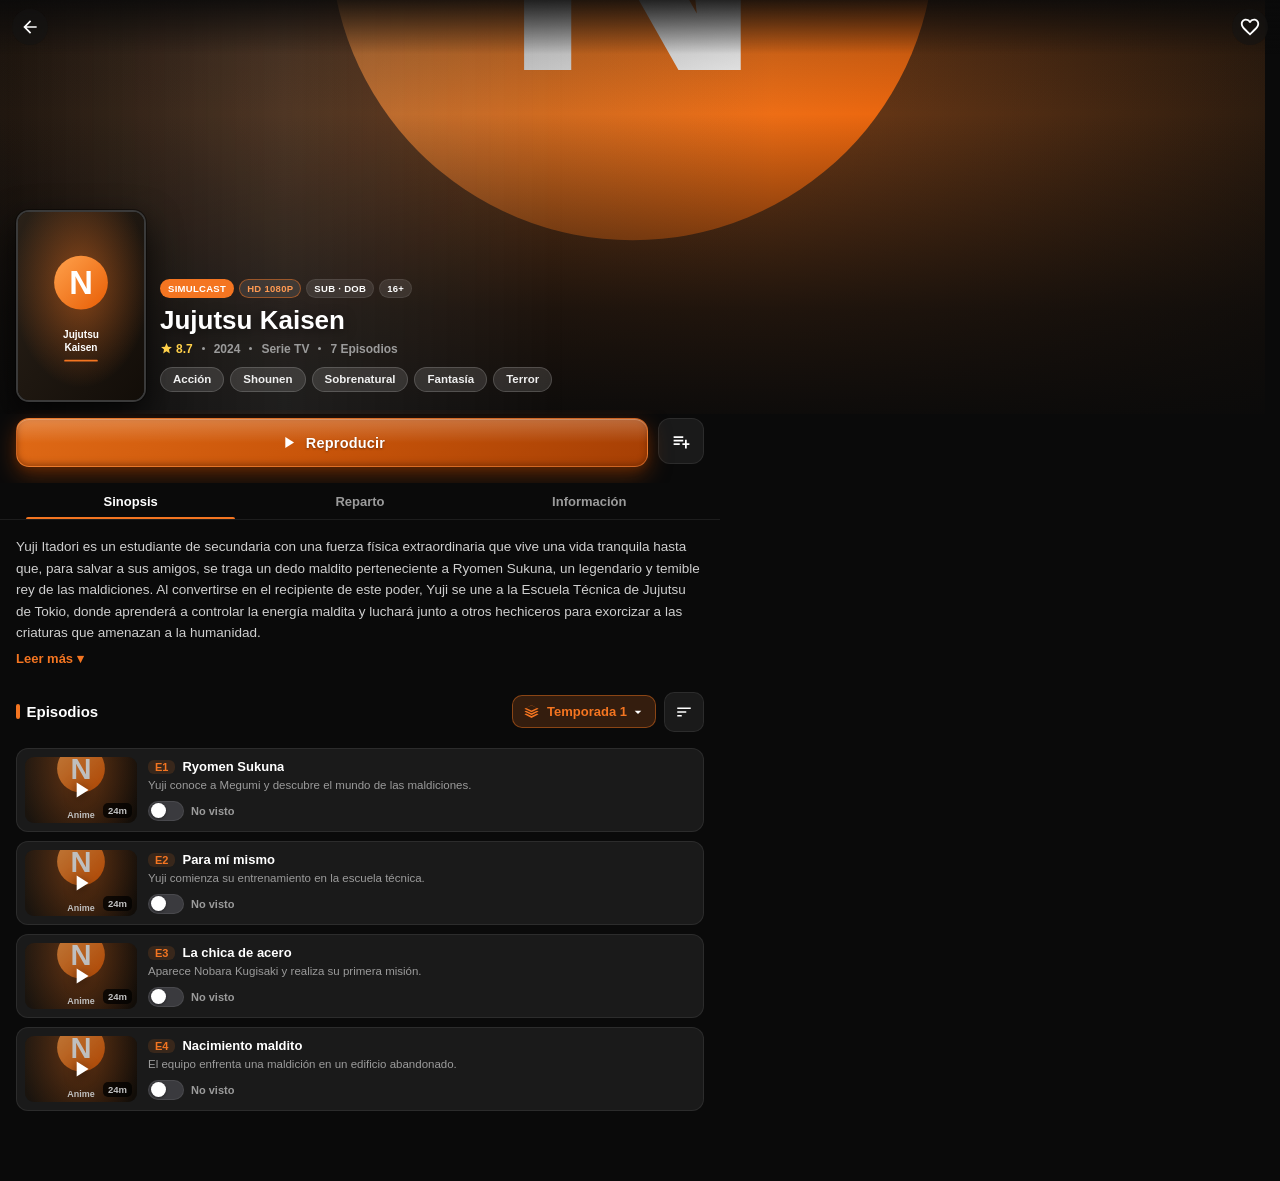
==== detalle.html @ d8d6b45f "feat: reproductor funcional real (<video> HTML5 para mp4/m3u8 + <iframe> para YouTube/Drive/Vimeo/Ok" ====
<!DOCTYPE html>
<html lang="es">
<head>
<meta charset="UTF-8" />
<meta name="viewport" content="width=device-width, initial-scale=1.0, maximum-scale=1.0, user-scalable=no, viewport-fit=cover" />
<meta name="theme-color" content="#0a0a0a" />
<title>NekoWolf — Detalle</title>
<style>
  :root{
    --accent:#f47521;
    --accent-2:#ff9a52;
    --bg:#0a0a0a;
    --bg2:#141414;
    --card:#1a1a1a;
    --text:#ffffff;
    --muted:#9b9b9b;
    --border:rgba(255,255,255,.08);
  }
  *{margin:0;padding:0;box-sizing:border-box;-webkit-tap-highlight-color:transparent;}
  html,body{height:100%;}
  /* reserva el hueco de la barra de scroll para que el contenido (y el botón
     favorito del topbar) NO se desplace al cambiar de tab */
  html{scrollbar-gutter:stable;}
  body{
    background:var(--bg);
    color:var(--text);
    font-family:-apple-system,BlinkMacSystemFont,"Segoe UI",Roboto,"Helvetica Neue",Arial,sans-serif;
    overflow-x:hidden;
    overflow-y:scroll;   /* barra siempre presente → sin saltos horizontales */
  }
  img{display:block;max-width:100%;}
  button{font-family:inherit;color:inherit;background:none;border:none;cursor:pointer;}
  svg{fill:currentColor;}
  a{color:inherit;text-decoration:none;}

  /* ====== Keyframes ====== */
  @keyframes fadeUp{from{opacity:0;transform:translateY(26px);}to{opacity:1;transform:translateY(0);}}
  @keyframes fadeIn{from{opacity:0;}to{opacity:1;}}
  @keyframes pulseGlow{
    0%,100%{box-shadow:0 0 0 0 rgba(244,117,33,.55);}
    50%{box-shadow:0 0 0 14px rgba(244,117,33,0);}
  }
  @keyframes floatPoster{0%,100%{transform:translateY(0);}50%{transform:translateY(-8px);}}
  @keyframes popIn{from{opacity:0;transform:scale(.96) translateY(8px);}to{opacity:1;transform:scale(1) translateY(0);}}
  /* deslizamiento direccional de paneles al hacer swipe entre tabs */
  @keyframes panelInRight{from{opacity:0;transform:translateX(28px);}to{opacity:1;transform:translateX(0);}}
  @keyframes panelInLeft{from{opacity:0;transform:translateX(-28px);}to{opacity:1;transform:translateX(0);}}
  /* --- Ken Burns: paneo + zoom continuo en bucle para la imagen de fondo --- */
  @keyframes kenBurns{
    0%{transform:scale(1.15) translate3d(0,0,0);}
    50%{transform:scale(1.28) translate3d(-3%,-2.5%,0);}
    100%{transform:scale(1.15) translate3d(0,0,0);}
  }
  /* --- Brillo/gradiente animado que recorre el backdrop --- */
  @keyframes sheen{
    0%{transform:translateX(-120%) rotate(8deg);}
    100%{transform:translateX(220%) rotate(8deg);}
  }
  .reveal{opacity:0;animation:fadeUp .7s cubic-bezier(.22,.61,.36,1) forwards;}
  .d1{animation-delay:.15s;}.d2{animation-delay:.28s;}.d3{animation-delay:.4s;}
  .d4{animation-delay:.52s;}.d5{animation-delay:.64s;}.d6{animation-delay:.76s;}

  @media (prefers-reduced-motion: reduce){
    /* sin movimiento, pero NADA debe quedar invisible */
    .hero-bg,.poster,.reveal,.ep-item{animation:none !important;}
    .reveal,.ep-item{opacity:1 !important;}
  }

  /* ====== Top bar ====== */
  .topbar{
    position:fixed;top:0;left:0;right:0;z-index:40;
    display:flex;align-items:center;justify-content:space-between;
    padding:calc(env(safe-area-inset-top) + 9px) 12px 9px;
    background:linear-gradient(180deg,rgba(10,10,10,.85),rgba(10,10,10,0));
    transition:background .35s ease, backdrop-filter .35s ease;
  }
  .topbar.solid{
    background:rgba(10,10,10,.92);
    backdrop-filter:blur(10px);
    border-bottom:1px solid var(--border);
  }
  .round-btn{
    width:36px;height:36px;border-radius:50%;
    display:flex;align-items:center;justify-content:center;
    background:rgba(20,20,20,.55);backdrop-filter:blur(6px);
    color:#fff;transition:transform .2s, background .2s;
  }
  .round-btn:active{transform:scale(.9);background:rgba(244,117,33,.35);}
  .round-btn svg{width:20px;height:20px;}
  .top-actions{display:flex;gap:8px;}

  /* ====== Hero ====== */
  .hero{position:relative;width:100%;min-height:46vh;overflow:hidden;}
  /* wrapper para parallax (lo movemos con JS) */
  .hero-bg-wrap{position:absolute;inset:0;overflow:hidden;will-change:transform;}
  .hero-bg{
    position:absolute;inset:-6% ;   /* overscan para que el paneo no muestre bordes */
    background-size:cover;background-position:center;
    transform-origin:center;
    animation:kenBurns 26s ease-in-out infinite;
    will-change:transform;
  }
  .hero-bg::after{
    content:"";position:absolute;inset:0;
    background:
      linear-gradient(180deg,rgba(10,10,10,.35) 0%,rgba(10,10,10,0) 30%,rgba(10,10,10,.75) 72%,var(--bg) 100%),
      linear-gradient(90deg,rgba(10,10,10,.55),rgba(10,10,10,0) 60%);
  }
  /* destello que recorre el fondo */
  .hero-sheen{
    position:absolute;top:-30%;left:0;width:45%;height:160%;z-index:1;pointer-events:none;
    background:linear-gradient(90deg,rgba(255,255,255,0) 0%,rgba(255,255,255,.08) 50%,rgba(255,255,255,0) 100%);
    filter:blur(6px);
    animation:sheen 9s ease-in-out infinite;
    animation-delay:1.5s;
  }
  /* Botón favorito en la barra superior */
  .fav-btn svg{width:22px;height:22px;transition:transform .25s;}
  .fav-btn.on{color:#ff4d5e;background:rgba(255,77,94,.18);}
  .fav-btn.on svg{animation:favPop .45s ease;}
  @keyframes favPop{0%{transform:scale(1);}35%{transform:scale(1.4);}70%{transform:scale(.9);}100%{transform:scale(1);}}

  .hero-inner{
    position:relative;z-index:2;
    display:flex;align-items:flex-end;gap:14px;
    padding:0 16px 18px;min-height:46vh;
  }
  .poster{
    flex:0 0 112px;width:112px;height:166px;border-radius:13px;overflow:hidden;
    background:var(--bg2);
    box-shadow:0 14px 34px rgba(0,0,0,.75), 0 0 0 1px rgba(0,0,0,.4);
    border:2px solid rgba(255,255,255,.16);
    margin-bottom:-6px;              /* sobresale un poco: destaca sobre el fondo */
    animation:floatPoster 6s ease-in-out infinite;
  }
  .poster img{width:100%;height:100%;object-fit:cover;object-position:center;display:block;background:var(--bg2);}
  .hero-meta{flex:1;min-width:0;padding-bottom:2px;overflow:hidden;}
  .badges{display:flex;flex-wrap:wrap;gap:5px;margin-bottom:8px;}
  .badge{
    font-size:9.5px;font-weight:700;letter-spacing:.3px;text-transform:uppercase;
    padding:3px 7px;border-radius:999px;background:rgba(255,255,255,.1);
    border:1px solid var(--border);
  }
  .badge.accent{background:var(--accent);color:#fff;border-color:transparent;}
  .badge.hd{color:var(--accent-2);border-color:rgba(244,117,33,.5);}
  h1.title{
    font-size:20px;line-height:1.15;font-weight:800;margin-bottom:6px;
    text-shadow:0 2px 12px rgba(0,0,0,.6);
  }
  .sub-meta{display:flex;align-items:center;flex-wrap:wrap;gap:6px 9px;color:var(--muted);font-size:12px;font-weight:600;}
  .sub-meta .dot{width:3px;height:3px;border-radius:50%;background:var(--muted);}
  .rating{display:inline-flex;align-items:center;gap:3px;color:#ffd04a;}
  .rating svg{width:13px;height:13px;}

  /* ====== Content ====== */
  .content{
    position:relative;z-index:3;margin-top:-4px;
    padding:4px 16px 48px;max-width:720px;
    overflow-x:hidden;   /* la animación de paneles (translateX) no debe crear scroll */
  }

  /* CTA buttons */
  .cta-row{display:flex;gap:10px;margin:4px 0 16px;}
  .btn-play{
    position:relative;overflow:hidden;
    flex:1;display:flex;align-items:center;justify-content:center;gap:8px;
    padding:14px 18px;border-radius:13px;font-size:14.5px;font-weight:800;
    letter-spacing:.2px;color:#fff;
    /* NARANJA PREMIUM OSCURO: degradado naranja quemado con profundidad */
    background:linear-gradient(135deg,#e06a16 0%,#c9550a 48%,#a63f04 100%);
    border:1px solid rgba(255,150,80,.4);
    box-shadow:
      0 8px 22px rgba(140,55,0,.6),
      0 3px 8px rgba(90,35,0,.4),
      inset 0 1px 0 rgba(255,210,170,.3),
      inset 0 -2px 6px rgba(80,28,0,.5);
    text-shadow:0 1px 2px rgba(70,24,0,.6);
    transition:transform .18s, box-shadow .25s;
  }
  /* brillo superior "glossy" premium */
  .btn-play::before{
    content:"";position:absolute;left:0;right:0;top:0;height:50%;
    background:linear-gradient(180deg,rgba(255,255,255,.22),rgba(255,255,255,0));
    pointer-events:none;
  }
  /* destello blanco que recorre el botón */
  .btn-play::after{
    content:"";position:absolute;top:0;bottom:0;left:-60%;width:38%;
    background:linear-gradient(90deg,rgba(255,255,255,0),rgba(255,255,255,.6),rgba(255,255,255,0));
    transform:skewX(-20deg);
    animation:btnShine 4.5s ease-in-out infinite;
  }
  .btn-play span,.btn-play svg{position:relative;z-index:1;}
  .btn-play svg{width:19px;height:19px;}
  .btn-play:active{transform:scale(.96);box-shadow:0 4px 12px rgba(140,55,0,.5),inset 0 1px 0 rgba(255,210,170,.25);}
  @keyframes btnShine{
    0%{left:-60%;}
    55%{left:130%;}
    100%{left:130%;}
  }
  .btn-ghost{
    width:46px;height:46px;flex:0 0 auto;border-radius:12px;
    display:flex;align-items:center;justify-content:center;
    background:var(--card);border:1px solid var(--border);
    transition:transform .18s, background .2s, color .2s;
  }
  .btn-ghost:active{transform:scale(.9);}
  .btn-ghost.on{color:var(--accent);background:rgba(244,117,33,.14);border-color:rgba(244,117,33,.4);}
  .btn-ghost svg{width:21px;height:21px;}

  /* Genre chips (slider horizontal dentro del hero) */
  .chips{
    display:flex;gap:6px;margin-top:11px;padding-bottom:2px;
    overflow-x:auto;overflow-y:hidden;-webkit-overflow-scrolling:touch;
    scroll-snap-type:x proximity;
    -webkit-mask-image:linear-gradient(90deg,#000 88%,transparent 100%);
            mask-image:linear-gradient(90deg,#000 88%,transparent 100%);
  }
  /* espacio al final del slider para que el último no quede pegado al borde */
  .chips::after{content:"";flex:0 0 4px;}
  .chips::-webkit-scrollbar{height:0;}
  .chip{
    flex:0 0 auto;scroll-snap-align:start;
    font-size:11.5px;font-weight:600;line-height:1;padding:6px 12px;border-radius:999px;white-space:nowrap;
    background:rgba(255,255,255,.12);border:1px solid rgba(255,255,255,.16);
    color:#f0f0f0;backdrop-filter:blur(4px);
    transition:transform .15s, background .2s;
  }
  .chip:active{transform:scale(.94);background:rgba(244,117,33,.3);}

  /* ====== TABS (línea inferior en la activa) ====== */
  .tabs{
    position:sticky;top:calc(env(safe-area-inset-top) + 48px);z-index:30;
    display:flex;margin:2px -16px 0;padding:0 16px;
    background:var(--bg);
    border-bottom:1px solid var(--border);
  }
  .tab{
    flex:1 1 0;position:relative;padding:11px 6px 10px;text-align:center;
    font-size:13px;font-weight:700;color:var(--muted);white-space:nowrap;
    background:none;border:none;
    transition:color .25s;
  }
  .tab::after{
    content:"";position:absolute;left:10px;right:10px;bottom:0;height:2.5px;
    border-radius:3px 3px 0 0;background:var(--accent);
    transform:scaleX(0);transform-origin:center;opacity:0;
    transition:transform .3s cubic-bezier(.22,.61,.36,1), opacity .25s;
  }
  .tab:active{color:#fff;}
  .tab.active{color:#fff;}
  .tab.active::after{transform:scaleX(1);opacity:1;}

  .tab-panel{padding-top:16px;overflow-x:hidden;animation:fadeIn .35s ease;}
  .tab-panel[hidden]{display:none;}

  /* Section */
  .section{margin-bottom:22px;}
  .tab-panel > .section:last-child{margin-bottom:0;}
  /* Separación de la sección Episodios (va tras los paneles) */
  #episodesSection{margin-top:26px;}
  .section-head{display:flex;align-items:center;justify-content:space-between;gap:10px;margin-bottom:16px;}
  .section-title{font-size:15px;font-weight:800;display:flex;align-items:center;gap:7px;margin-bottom:14px;}
  .section-head .section-title{margin-bottom:0;}
  .section-title::before{content:"";width:3.5px;height:15px;border-radius:3px;background:var(--accent);}

  .synopsis{color:#cfcfcf;font-size:13.5px;line-height:1.6;}
  .synopsis.clamp{display:-webkit-box;-webkit-line-clamp:5;-webkit-box-orient:vertical;overflow:hidden;}
  .read-more{margin-top:7px;color:var(--accent);font-weight:700;font-size:13px;}

  /* Info grid */
  .info-grid{display:grid;grid-template-columns:1fr 1fr;gap:9px;}
  .info-card{
    background:var(--card);border:1px solid var(--border);border-radius:12px;
    padding:11px 12px;transition:transform .2s, border-color .2s;
  }
  .info-card:active{transform:translateY(-2px);border-color:rgba(244,117,33,.4);}
  .info-label{font-size:10.5px;color:var(--muted);text-transform:uppercase;letter-spacing:.5px;margin-bottom:4px;}
  .info-value{font-size:13.5px;font-weight:700;}

  /* ====== Serie: controles (temporada <select> nativo + ordenar) ====== */
  .ep-controls{display:flex;align-items:center;gap:8px;flex-wrap:wrap;justify-content:flex-end;}
  #episodesSection .section-head{flex-wrap:wrap;}
  .native-season{
    position:relative;display:flex;align-items:center;
    background:var(--card);border:1px solid var(--border);border-radius:10px;
    padding-left:10px;transition:background .25s;
  }
  /* temporada activa → fondo destacado (el borde NO cambia al pulsar) */
  .native-season.active-season{
    background:rgba(244,117,33,.18);
    border-color:rgba(244,117,33,.45);
  }
  .native-season.active-season svg.lead,
  .native-season.active-season select{color:var(--accent);}
  .native-season svg.lead{width:17px;height:17px;color:#fff;pointer-events:none;}
  /* El <select> nativo: en Android/WebView abre el diálogo/lista nativo del sistema */
  .native-season select{
    appearance:none;-webkit-appearance:none;-moz-appearance:none;
    background:transparent;color:#fff;font-size:13px;font-weight:700;
    border:none;outline:none;padding:8px 28px 8px 7px;cursor:pointer;
    max-width:140px;text-overflow:ellipsis;
  }
  .native-season select option{color:#111;}
  .native-season svg.caret{
    position:absolute;right:9px;width:16px;height:16px;color:#fff;pointer-events:none;
  }
  /* Botón compacto de ordenar (solo icono); el <select> va encima
     transparente para que al tocarlo abra la ventana nativa de Android */
  .sort-pill{
    position:relative;flex:0 0 auto;display:inline-flex;align-items:center;justify-content:center;
    width:40px;height:40px;border-radius:10px;
    background:var(--card);border:1px solid var(--border);color:#fff;
    transition:transform .15s, border-color .2s;
  }
  .sort-pill:active{transform:scale(.93);}
  .sort-pill .sort-ic{width:18px;height:18px;pointer-events:none;}
  .sort-pill select{
    position:absolute;inset:0;width:100%;height:100%;
    opacity:0;border:none;background:transparent;cursor:pointer;
    appearance:none;-webkit-appearance:none;-moz-appearance:none;
  }
  .sort-pill select option{color:#111;}

  /* ====== Lista de episodios (tarjetas) ====== */
  .ep-list{display:flex;flex-direction:column;gap:9px;}
  @keyframes epIn{
    from{opacity:0;transform:translateY(14px) scale(.985);}
    to{opacity:1;transform:translateY(0) scale(1);}
  }
  .ep-item{
    display:flex;gap:11px;padding:8px;border-radius:12px;
    background:var(--card);border:1px solid var(--border);cursor:pointer;
    opacity:0;animation:epIn .42s cubic-bezier(.22,.61,.36,1) both;
    transition:transform .18s, border-color .2s, background .2s;
  }
  .ep-item:active{transform:scale(.985);border-color:rgba(244,117,33,.45);background:#1f1f22;}
  .ep-thumb{
    position:relative;flex:0 0 112px;width:112px;height:66px;border-radius:9px;overflow:hidden;
    background:var(--bg2);
  }
  .ep-thumb img{width:100%;height:100%;object-fit:cover;transition:transform .4s;}
  .ep-item:active .ep-thumb img{transform:scale(1.07);}
  .ep-thumb .play-ov{
    position:absolute;inset:0;display:flex;align-items:center;justify-content:center;
    background:rgba(0,0,0,.25);
  }
  .ep-thumb .play-ov svg{width:26px;height:26px;fill:#fff;filter:drop-shadow(0 2px 6px rgba(0,0,0,.6));}
  .ep-dur{position:absolute;right:5px;bottom:5px;background:rgba(0,0,0,.75);font-size:9.5px;font-weight:700;padding:2px 5px;border-radius:5px;}
  .ep-info{flex:1;min-width:0;display:flex;flex-direction:column;justify-content:center;}
  .ep-top{display:flex;align-items:center;gap:7px;margin-bottom:3px;}
  .ep-num{font-size:11px;font-weight:800;color:var(--accent);background:rgba(244,117,33,.14);padding:1px 7px;border-radius:6px;}
  .ep-title{font-size:13px;font-weight:700;line-height:1.25;overflow:hidden;text-overflow:ellipsis;white-space:nowrap;}
  .ep-desc{font-size:11.5px;color:var(--muted);line-height:1.35;display:-webkit-box;-webkit-line-clamp:2;-webkit-box-orient:vertical;overflow:hidden;}

  /* Fila inferior de la card: switch visto / no visto */
  .ep-watch{display:flex;align-items:center;gap:7px;margin-top:7px;}
  .ep-switch{
    position:relative;flex:0 0 auto;width:36px;height:20px;border-radius:999px;
    background:#3a3a3e;border:1px solid var(--border);transition:background .25s;
  }
  .ep-switch::after{
    content:"";position:absolute;top:1.5px;left:1.5px;width:15px;height:15px;border-radius:50%;
    background:#fff;transition:transform .25s cubic-bezier(.22,.61,.36,1);
    box-shadow:0 1px 3px rgba(0,0,0,.4);
  }
  .ep-switch.on{background:var(--accent);border-color:transparent;}
  .ep-switch.on::after{transform:translateX(16px);}
  .ep-watch-label{font-size:11px;font-weight:700;color:var(--muted);transition:color .2s;}
  .ep-watch-label.on{color:var(--accent);}

  /* Estado "visto": card atenuada + miniatura marcada */
  .ep-item.watched{opacity:.62;}
  .ep-item.watched .ep-thumb::before{
    content:"";position:absolute;inset:0;z-index:1;background:rgba(244,117,33,.18);
  }
  .ep-check{
    position:absolute;left:5px;top:5px;z-index:2;width:18px;height:18px;border-radius:50%;
    background:var(--accent);display:none;align-items:center;justify-content:center;
  }
  .ep-check svg{width:12px;height:12px;fill:#fff;}
  .ep-item.watched .ep-check{display:flex;}

  /* Cast (slider horizontal) — respeta el padding lateral, no toca el borde */
  .cast-grid{
    display:flex;gap:14px;padding:2px 2px 4px;
    overflow-x:auto;-webkit-overflow-scrolling:touch;scroll-snap-type:x proximity;
  }
  .cast-grid::after{content:"";flex:0 0 2px;}
  .cast-grid::-webkit-scrollbar{height:0;}
  .cast-card{flex:0 0 64px;scroll-snap-align:start;text-align:center;}
  .cast-img{width:64px;height:64px;border-radius:50%;overflow:hidden;border:2px solid var(--border);margin:0 auto 7px;}
  .cast-img img{width:100%;height:100%;object-fit:cover;}
  .cast-name{font-size:11px;font-weight:700;line-height:1.2;}
  .cast-role{font-size:10px;color:var(--muted);}

  /* ====== REPRODUCTOR PROFESIONAL ====== */
  .player{
    position:fixed;inset:0;z-index:100;background:#000;
    opacity:0;pointer-events:none;transition:opacity .3s;
    overflow:hidden;
  }
  .player.open{opacity:1;pointer-events:auto;}
  /* escena de video */
  .player-video{
    position:absolute;inset:0;display:flex;align-items:center;justify-content:center;
    background:radial-gradient(circle at 50% 40%, #1a1a1d, #000 70%);
  }
  .player-video video,
  .player-video iframe{
    position:absolute;inset:0;width:100%;height:100%;border:0;background:#000;
    display:none;
  }
  .player-video.mode-video video{display:block;}
  .player-video.mode-iframe iframe{display:block;}
  /* con iframe, el overlay de controles no puede capturar sus clics internos */
  .player.mode-iframe .player-ui{pointer-events:none;}
  .player.mode-iframe .player-ui .pl-top,
  .player.mode-iframe .player-ui .pl-top *{pointer-events:auto;}
  .player-video .big-play{
    width:84px;height:84px;border-radius:50%;
    display:flex;align-items:center;justify-content:center;
    background:rgba(244,117,33,.92);box-shadow:0 8px 30px rgba(0,0,0,.6);
    transition:transform .2s;
  }
  .player-video .big-play:active{transform:scale(.9);}
  .player-video .big-play svg{width:40px;height:40px;fill:#fff;}
  .player-video.playing .big-play{display:none;}
  .player-spinner{
    position:absolute;width:52px;height:52px;border-radius:50%;
    border:3px solid rgba(255,255,255,.18);border-top-color:var(--accent);
    animation:spin .8s linear infinite;display:none;
  }
  .player.buffering .player-spinner{display:block;}
  .player.buffering .big-play{display:none;}
  @keyframes spin{to{transform:rotate(360deg);}}

  /* overlay de controles (aparece/desaparece) */
  .player-ui{
    position:absolute;inset:0;z-index:2;
    display:flex;flex-direction:column;justify-content:space-between;
    background:linear-gradient(180deg,rgba(0,0,0,.6) 0%,rgba(0,0,0,0) 22%,rgba(0,0,0,0) 62%,rgba(0,0,0,.75) 100%);
    opacity:1;transition:opacity .3s;
  }
  .player.hide-ui .player-ui{opacity:0;pointer-events:none;}

  /* barra superior del reproductor */
  .pl-top{
    display:flex;align-items:center;gap:12px;
    padding:calc(env(safe-area-inset-top) + 12px) 16px 10px;
  }
  .pl-top .pl-back{width:40px;height:40px;border-radius:50%;display:flex;align-items:center;justify-content:center;background:rgba(0,0,0,.35);color:#fff;flex:0 0 auto;}
  .pl-top .pl-back svg{width:24px;height:24px;}
  .pl-titles{flex:1;min-width:0;}
  .pl-titles b{display:block;font-size:15px;font-weight:700;overflow:hidden;text-overflow:ellipsis;white-space:nowrap;}
  .pl-titles small{display:block;font-size:12px;color:#bbb;margin-top:1px;}
  .pl-top .pl-setting{width:40px;height:40px;border-radius:50%;display:flex;align-items:center;justify-content:center;background:rgba(0,0,0,.35);color:#fff;flex:0 0 auto;}
  .pl-top .pl-setting svg{width:22px;height:22px;}

  /* centro: retroceder / play / avanzar 10s */
  .pl-center{display:flex;align-items:center;justify-content:center;gap:40px;}
  .pl-c-btn{color:#fff;display:flex;flex-direction:column;align-items:center;gap:2px;position:relative;}
  .pl-c-btn svg{width:34px;height:34px;}
  .pl-c-btn.main svg{width:58px;height:58px;}
  .pl-c-btn small{position:absolute;font-size:8.5px;font-weight:800;top:12px;}
  .pl-c-btn:active{transform:scale(.9);}

  /* botón grande omitir intro */
  .skip-intro{
    position:absolute;right:16px;bottom:88px;z-index:3;
    display:none;align-items:center;gap:7px;
    padding:10px 16px;border-radius:10px;font-size:13.5px;font-weight:800;
    background:rgba(255,255,255,.92);color:#111;
    box-shadow:0 6px 20px rgba(0,0,0,.5);
    animation:skipIn .3s ease;
  }
  .skip-intro.show{display:inline-flex;}
  .skip-intro svg{width:18px;height:18px;fill:#111;}
  @keyframes skipIn{from{opacity:0;transform:translateY(10px);}to{opacity:1;transform:translateY(0);}}

  /* barra inferior: progreso + tiempos */
  .pl-bottom{padding:0 16px calc(env(safe-area-inset-bottom) + 16px);}
  .pl-time-row{display:flex;align-items:center;gap:10px;font-size:12px;font-weight:700;color:#eee;}
  .pl-seek{
    flex:1;height:5px;border-radius:999px;background:rgba(255,255,255,.25);
    position:relative;cursor:pointer;
  }
  .pl-seek-buffer{position:absolute;left:0;top:0;bottom:0;border-radius:999px;background:rgba(255,255,255,.35);width:0;}
  .pl-seek-fill{position:absolute;left:0;top:0;bottom:0;border-radius:999px;background:var(--accent);width:0;}
  .pl-seek-knob{position:absolute;top:50%;width:13px;height:13px;border-radius:50%;background:var(--accent);transform:translate(-50%,-50%);left:0;box-shadow:0 0 0 4px rgba(244,117,33,.25);}
  .pl-actions{display:flex;align-items:center;justify-content:space-between;margin-top:12px;}
  .pl-act{display:flex;align-items:center;gap:6px;color:#eee;font-size:12.5px;font-weight:700;}
  .pl-act svg{width:20px;height:20px;}
  .pl-act:active{transform:scale(.94);}
  .pl-act.next{color:var(--accent);}

  /* ====== Bottom sheet "Mi lista" ====== */
  .sheet-backdrop{
    position:fixed;inset:0;z-index:110;background:rgba(0,0,0,.6);
    display:flex;align-items:flex-end;justify-content:center;
    opacity:0;pointer-events:none;transition:opacity .3s;
  }
  .sheet-backdrop.open{opacity:1;pointer-events:auto;}
  .sheet{
    width:100%;max-width:520px;
    background:#1b1b1f;border:1px solid var(--border);border-bottom:none;
    border-radius:20px 20px 0 0;padding:10px 18px calc(env(safe-area-inset-bottom) + 20px);
    transform:translateY(100%);transition:transform .32s cubic-bezier(.22,.61,.36,1);
    box-shadow:0 -12px 40px rgba(0,0,0,.6);
  }
  .sheet-backdrop.open .sheet{transform:translateY(0);}
  .sheet-grip{width:40px;height:4px;border-radius:999px;background:#444;margin:4px auto 14px;}
  .sheet-head{display:flex;align-items:center;justify-content:space-between;gap:10px;}
  .sheet-title{font-size:16px;font-weight:800;}
  .sheet-x{width:34px;height:34px;border-radius:50%;display:flex;align-items:center;justify-content:center;background:rgba(255,255,255,.08);color:#fff;}
  .sheet-x svg{width:20px;height:20px;}
  .sheet-sub{font-size:12.5px;color:var(--muted);margin:2px 0 14px;}
  .sheet-options{display:flex;flex-direction:column;gap:8px;}
  .list-opt{
    display:flex;align-items:center;gap:13px;width:100%;text-align:left;
    padding:13px 14px;border-radius:13px;
    background:var(--card);border:1px solid var(--border);color:#fff;
    transition:transform .15s, background .2s, border-color .2s;
  }
  .list-opt:active{transform:scale(.98);}
  .list-opt .ic{
    flex:0 0 auto;width:34px;height:34px;border-radius:10px;
    display:flex;align-items:center;justify-content:center;
    background:rgba(255,255,255,.07);color:var(--accent);
  }
  .list-opt .ic svg{width:19px;height:19px;}
  .list-opt > *{pointer-events:none;}   /* los clics van al botón, no a los hijos */
  .list-opt .txt{flex:1;min-width:0;}
  .list-opt .txt b{display:block;font-size:14px;font-weight:700;}
  .list-opt .txt small{display:block;font-size:11.5px;color:var(--muted);margin-top:1px;}
  .list-opt .tick{width:20px;height:20px;flex:0 0 auto;color:var(--accent);opacity:0;transition:opacity .2s;}
  .list-opt .tick svg{width:20px;height:20px;}
  .list-opt.selected{background:rgba(244,117,33,.12);border-color:rgba(244,117,33,.5);}
  .list-opt.selected .tick{opacity:1;}
  .sheet-remove{
    display:flex;align-items:center;justify-content:center;gap:8px;width:100%;
    margin-top:14px;padding:12px;border-radius:12px;font-size:14px;font-weight:700;
    background:rgba(229,57,53,.12);border:1px solid rgba(229,57,53,.4);color:#ff6b66;
    transition:transform .15s;
  }
  .sheet-remove:active{transform:scale(.98);}
  .sheet-remove svg{width:18px;height:18px;pointer-events:none;}
  /* hidden debe ocultar de verdad (display:flex lo anula si no) */
  .sheet-remove[hidden]{display:none !important;}

  /* Botón "cambiar idioma" dentro del sheet de reproducir */
  .sheet-back{
    display:flex;align-items:center;gap:7px;margin-bottom:12px;
    padding:8px 11px;border-radius:9px;font-size:12.5px;font-weight:700;
    background:rgba(255,255,255,.06);border:1px solid var(--border);color:#ddd;
    transition:transform .15s;
  }
  .sheet-back:active{transform:scale(.97);}
  .sheet-back svg{width:16px;height:16px;pointer-events:none;}
  .sheet-back[hidden]{display:none !important;}
  /* fila con badge de tipo de servidor */
  .list-opt .srv-tag{font-size:10px;font-weight:700;color:var(--accent);background:rgba(244,117,33,.14);padding:2px 7px;border-radius:6px;flex:0 0 auto;}

  /* Toast */
  .toast{
    position:fixed;left:50%;bottom:calc(env(safe-area-inset-bottom) + 24px);
    transform:translateX(-50%) translateY(20px);
    background:#fff;color:#111;font-weight:700;font-size:14px;
    padding:12px 20px;border-radius:999px;z-index:120;
    opacity:0;transition:opacity .3s, transform .3s;box-shadow:0 8px 30px rgba(0,0,0,.4);
  }
  .toast.show{opacity:1;transform:translateX(-50%) translateY(0);}

  @media(min-width:680px){
    .poster{flex-basis:130px;width:130px;height:192px;}
    h1.title{font-size:26px;}
    .hero{min-height:46vh;}
    .hero-inner{min-height:46vh;}
  }
</style>
</head>
<body>

  <!-- ===== Top bar ===== -->
  <header class="topbar" id="topbar">
    <button class="round-btn" aria-label="Volver" onclick="history.back()">
      <svg viewBox="0 0 24 24"><path d="M20 11H7.83l5.59-5.59L12 4l-8 8 8 8 1.41-1.41L7.83 13H20z"/></svg>
    </button>
    <!-- Botón favorito (corazón) en la barra superior -->
    <button class="round-btn fav-btn" id="btnHeroFav" aria-label="Añadir a favoritos" aria-pressed="false">
      <svg id="heroFavIcon" viewBox="0 0 24 24"><path d="M12 21.35l-1.45-1.32C5.4 15.36 2 12.28 2 8.5 2 5.42 4.42 3 7.5 3c1.74 0 3.41.81 4.5 2.09C13.09 3.81 14.76 3 16.5 3 19.58 3 22 5.42 22 8.5c0 3.78-3.4 6.86-8.55 11.54L12 21.35zM12 18.5l.1-.09C16.81 14.08 20 11.19 20 8.5 20 6.5 18.5 5 16.5 5c-1.54 0-3.04.99-3.57 2.36h-1.87C10.54 5.99 9.04 5 7.5 5 5.5 5 4 6.5 4 8.5c0 2.69 3.19 5.58 7.9 9.91l.1.09z"/></svg>
    </button>
  </header>

  <!-- ===== Hero ===== -->
  <section class="hero">
    <div class="hero-bg-wrap" id="heroWrap">
      <div class="hero-bg" id="heroBg"></div>
      <div class="hero-sheen"></div>
    </div>
    <div class="hero-inner">
      <div class="poster reveal d1" id="poster"><img id="posterImg" alt="Poster" /></div>
      <div class="hero-meta">
        <div class="badges reveal d2" id="badges"></div>
        <h1 class="title reveal d3" id="animeTitle">Título</h1>
        <div class="sub-meta reveal d4" id="subMeta">
          <span class="rating">
            <svg viewBox="0 0 24 24"><path d="M12 17.27L18.18 21l-1.64-7.03L22 9.24l-7.19-.61L12 2 9.19 8.63 2 9.24l5.46 4.73L5.82 21z"/></svg>
            <span id="metaRating">0.0</span>
          </span>
          <span class="dot"></span><span id="metaYear">2024</span>
          <span class="dot"></span><span id="metaType">Tipo</span>
          <span class="dot"></span><span id="metaExtra">—</span>
        </div>
        <div class="chips reveal d5" id="genreChips"></div>
      </div>
    </div>
  </section>

  <!-- ===== Content ===== -->
  <div class="content" id="content">

    <div class="cta-row reveal d4">
      <button class="btn-play" id="btnPlay">
        <svg viewBox="0 0 24 24"><path d="M8 5v14l11-7z"/></svg>
        <span id="btnPlayLabel">Reproducir</span>
      </button>
      <button class="btn-ghost" id="btnFav" aria-label="Mi lista" title="Mi lista">
        <!-- icono de "añadir a lista" (+ con líneas) -->
        <svg id="btnFavIcon" viewBox="0 0 24 24"><path d="M14 10H3v2h11v-2zm0-4H3v2h11V6zM3 16h7v-2H3v2zm13-6v4h-3v2h3v4h2v-4h3v-2h-3v-4h-2z"/></svg>
      </button>
    </div>

    <!-- ===== TABS ===== -->
    <nav class="tabs reveal d5" id="tabs"></nav>

    <!-- ===== Panel: Sinopsis ===== -->
    <section class="tab-panel" id="panel-sinopsis">
      <div class="section">
        <p class="synopsis clamp" id="synopsis"></p>
        <div class="read-more" id="readMore">Leer más ▾</div>
      </div>
    </section>

    <!-- ===== Panel: Reparto ===== -->
    <section class="tab-panel" id="panel-reparto" hidden>
      <div class="section">
        <div class="cast-grid" id="castGrid"></div>
      </div>
    </section>

    <!-- ===== Panel: Info ===== -->
    <section class="tab-panel" id="panel-info" hidden>
      <div class="section">
        <div class="info-grid" id="infoGrid"></div>
      </div>
    </section>

    <!-- ===== Episodios (NO es tab) — va abajo de todo, solo en serie ===== -->
    <section class="section" id="episodesSection" hidden>
      <div class="section-head">
        <h2 class="section-title">Episodios</h2>
        <div class="ep-controls">
          <!-- Selector de temporada con <select> NATIVO (lista/diálogo de Android) -->
          <label class="native-season" id="seasonWrap" for="seasonSelect">
            <!-- icono de "capas/temporadas" -->
            <svg class="lead" viewBox="0 0 24 24"><path d="M12 3L2 8l10 5 10-5-10-5zm0 7.5L4.21 7 12 3.5 19.79 7 12 10.5zM2 12l10 5 10-5-2.3-1.15L12 14.5 4.3 10.85 2 12zm0 4l10 5 10-5-2.3-1.15L12 18.5 4.3 14.85 2 16z"/></svg>
            <select id="seasonSelect" aria-label="Seleccionar temporada"></select>
            <svg class="caret" viewBox="0 0 24 24"><path d="M7 10l5 5 5-5z"/></svg>
          </label>
          <!-- Ordenar: botón compacto (solo icono) que abre la ventana nativa -->
          <label class="sort-pill" for="sortSelect" title="Ordenar">
            <svg class="sort-ic" viewBox="0 0 24 24"><path d="M3 18h6v-2H3zm0-5h12v-2H3zm0-7v2h18V6z"/></svg>
            <select id="sortSelect" aria-label="Ordenar episodios">
              <option value="asc">Primero los antiguos</option>
              <option value="desc">Primero los recientes</option>
            </select>
          </label>
        </div>
      </div>

      <div class="ep-list" id="epList"></div>
    </section>

  </div>

  <!-- ===== REPRODUCTOR PROFESIONAL ===== -->
  <div class="player" id="player">
    <!-- escena de video -->
    <div class="player-video" id="playerVideo">
      <!-- video HTML5 real (.mp4/.webm/.m3u8) -->
      <video id="plVideoEl" playsinline webkit-playsinline preload="metadata"></video>
      <!-- iframe para servidores embebidos (YouTube, Drive, etc.) -->
      <iframe id="plIframeEl" allow="autoplay; encrypted-media; fullscreen" allowfullscreen referrerpolicy="no-referrer"></iframe>
      <button class="big-play" id="plBigPlay" aria-label="Reproducir">
        <svg viewBox="0 0 24 24"><path d="M8 5v14l11-7z"/></svg>
      </button>
      <div class="player-spinner"></div>
    </div>

    <!-- botón omitir intro (solo serie, durante la intro) -->
    <button class="skip-intro" id="skipIntro">
      <svg viewBox="0 0 24 24"><path d="M6 18l8.5-6L6 6v12zM16 6v12h2V6h-2z"/></svg>
      Omitir intro
    </button>

    <!-- overlay de controles -->
    <div class="player-ui" id="playerUi">
      <div class="pl-top">
        <button class="pl-back" id="playerClose" aria-label="Cerrar">
          <svg viewBox="0 0 24 24"><path d="M20 11H7.83l5.59-5.59L12 4l-8 8 8 8 1.41-1.41L7.83 13H20z"/></svg>
        </button>
        <div class="pl-titles">
          <b id="plTitle">Título</b>
          <small id="plSubtitle">—</small>
        </div>
        <button class="pl-setting" id="plSettings" aria-label="Opciones">
          <svg viewBox="0 0 24 24"><path d="M19.14 12.94a7.49 7.49 0 000-1.88l2.03-1.58a.5.5 0 00.12-.64l-1.92-3.32a.5.5 0 00-.61-.22l-2.39.96a7.3 7.3 0 00-1.62-.94l-.36-2.54a.5.5 0 00-.5-.42h-3.84a.5.5 0 00-.5.42l-.36 2.54c-.59.24-1.13.56-1.62.94l-2.39-.96a.5.5 0 00-.61.22L2.69 8.84a.5.5 0 00.12.64l2.03 1.58a7.49 7.49 0 000 1.88l-2.03 1.58a.5.5 0 00-.12.64l1.92 3.32c.14.24.42.33.68.22l2.39-.96c.49.38 1.03.7 1.62.94l.36 2.54c.05.24.26.42.5.42h3.84c.24 0 .45-.18.5-.42l.36-2.54c.59-.24 1.13-.56 1.62-.94l2.39.96c.26.11.54.02.68-.22l1.92-3.32a.5.5 0 00-.12-.64l-2.03-1.58zM12 15.5A3.5 3.5 0 1112 8.5a3.5 3.5 0 010 7z"/></svg>
        </button>
      </div>

      <div class="pl-center">
        <button class="pl-c-btn" id="plRew" aria-label="Retroceder 10s">
          <svg viewBox="0 0 24 24"><path d="M12 5V1L7 6l5 5V7a6 6 0 11-6 6H4a8 8 0 108-8z"/></svg>
          <small>10</small>
        </button>
        <button class="pl-c-btn main" id="plPlayPause" aria-label="Play/Pausa">
          <svg id="plPlayIcon" viewBox="0 0 24 24"><path d="M8 5v14l11-7z"/></svg>
        </button>
        <button class="pl-c-btn" id="plFwd" aria-label="Avanzar 10s">
          <svg viewBox="0 0 24 24"><path d="M12 5V1l5 5-5 5V7a6 6 0 106 6h2a8 8 0 11-8-8z"/></svg>
          <small>10</small>
        </button>
      </div>

      <div class="pl-bottom">
        <div class="pl-time-row">
          <span id="plCur">0:00</span>
          <div class="pl-seek" id="plSeek">
            <div class="pl-seek-buffer" id="plBuffer"></div>
            <div class="pl-seek-fill" id="plFill"></div>
            <div class="pl-seek-knob" id="plKnob"></div>
          </div>
          <span id="plDur">24:00</span>
        </div>
        <div class="pl-actions">
          <button class="pl-act" id="plLang">
            <svg viewBox="0 0 24 24"><path d="M12.87 15.07l-2.54-2.51.03-.03c1.74-1.94 2.98-4.17 3.71-6.53H17V4h-7V2H8v2H1v2h11.17C11.5 7.92 10.44 9.75 9 11.35 8.07 10.32 7.3 9.19 6.69 8h-2c.73 1.63 1.73 3.17 2.98 4.56l-5.09 5.02L4 19l5-5 3.11 3.11.76-2.04z"/></svg>
            <span id="plLangTxt">Idioma</span>
          </button>
          <button class="pl-act" id="plFull">
            <svg viewBox="0 0 24 24"><path d="M7 14H5v5h5v-2H7v-3zm-2-4h2V7h3V5H5v5zm12 7h-3v2h5v-5h-2v3zM14 5v2h3v3h2V5h-5z"/></svg>
            <span>Pantalla</span>
          </button>
          <button class="pl-act next" id="plNext">
            <span id="plNextTxt">Siguiente</span>
            <svg viewBox="0 0 24 24"><path d="M6 18l8.5-6L6 6v12zM16 6v12h2V6h-2z"/></svg>
          </button>
        </div>
      </div>
    </div>
  </div>

  <!-- ===== Modal: Mi lista (bottom sheet) ===== -->
  <div class="sheet-backdrop" id="listSheet">
    <div class="sheet" id="listSheetBox" role="dialog" aria-label="Añadir a Mi lista">
      <div class="sheet-grip"></div>
      <div class="sheet-head">
        <h3 class="sheet-title">Añadir a Mi lista</h3>
        <button class="sheet-x" id="listSheetClose" aria-label="Cerrar">
          <svg viewBox="0 0 24 24"><path d="M19 6.41L17.59 5 12 10.59 6.41 5 5 6.41 10.59 12 5 17.59 6.41 19 12 13.41 17.59 19 19 17.59 13.41 12z"/></svg>
        </button>
      </div>
      <p class="sheet-sub">Elige el estado de este anime</p>
      <div class="sheet-options" id="listOptions"></div>
      <button class="sheet-remove" id="listRemove" hidden>
        <svg viewBox="0 0 24 24"><path d="M6 19c0 1.1.9 2 2 2h8c1.1 0 2-.9 2-2V7H6v12zM19 4h-3.5l-1-1h-5l-1 1H5v2h14V4z"/></svg>
        Quitar de Mi lista
      </button>
    </div>
  </div>

  <!-- ===== Modal: Reproducir (idioma → servidores) ===== -->
  <div class="sheet-backdrop" id="playSheet">
    <div class="sheet" id="playSheetBox" role="dialog" aria-label="Opciones de reproducción">
      <div class="sheet-grip"></div>
      <div class="sheet-head">
        <h3 class="sheet-title" id="playSheetTitle">Reproducir</h3>
        <button class="sheet-x" id="playSheetClose" aria-label="Cerrar">
          <svg viewBox="0 0 24 24"><path d="M19 6.41L17.59 5 12 10.59 6.41 5 5 6.41 10.59 12 5 17.59 6.41 19 12 13.41 17.59 19 19 17.59 13.41 12z"/></svg>
        </button>
      </div>
      <!-- Paso atrás (de servidores → idiomas) -->
      <button class="sheet-back" id="playSheetBack" hidden>
        <svg viewBox="0 0 24 24"><path d="M20 11H7.83l5.59-5.59L12 4l-8 8 8 8 1.41-1.41L7.83 13H20z"/></svg>
        Cambiar idioma
      </button>
      <p class="sheet-sub" id="playSheetSub">Elige el idioma</p>
      <div class="sheet-options" id="playOptions"></div>
    </div>
  </div>

  <!-- ===== Toast ===== -->
  <div class="toast" id="toast"></div>

<script>
/* ============================================================
   DATOS — Cambia "type" a "pelicula" o "serie"
   ------------------------------------------------------------
   Tabs (ambos modos): Sinopsis · Reparto · Información
   type:"pelicula"  → solo botón Reproducir
   type:"serie"     → añade la sección "Episodios" DEBAJO de las tabs
                      (temporadas con <select> nativo + ordenar)
   ============================================================ */

/* ---- EJEMPLO SERIE (activo) ---- */
const ANIME = {
  type: "serie",                        // "serie" | "pelicula"
  title: "Jujutsu Kaisen",
  year: 2024,
  rating: 8.7,
  status: "En emisión",
  studio: "MAPPA",
  duration: "24 min/ep",
  audio: "Japonés · Latino",
  director: "Sunghoo Park",
  // "EMBED" = usa un póster/fondo dibujado dentro del HTML (siempre se ve, sin internet).
  // Para tu imagen real, cambia "EMBED" por la URL, p.ej.:
  //   poster: "https://s4.anilist.co/file/anilistcdn/media/anime/cover/large/bx113415-bbBWj4pEFseh.jpg",
  poster: "EMBED",
  backdrop: "EMBED",
  badges: ["Simulcast", "HD 1080p", "SUB · DOB", "16+"],
  genres: ["Acción", "Shounen", "Sobrenatural", "Fantasía", "Terror"],
  synopsis: "Yuji Itadori es un estudiante de secundaria con una fuerza física extraordinaria que vive una vida tranquila hasta que, para salvar a sus amigos, se traga un dedo maldito perteneciente a Ryomen Sukuna, un legendario y temible rey de las maldiciones. Al convertirse en el recipiente de este poder, Yuji se une a la Escuela Técnica de Jujutsu de Tokio, donde aprenderá a controlar la energía maldita y luchará junto a otros hechiceros para exorcizar a las criaturas que amenazan a la humanidad.",
  seasons: [
    {
      name: "Temporada 1",
      episodes: [
        { n:1, title:"Ryomen Sukuna", dur:"24m", desc:"Yuji conoce a Megumi y descubre el mundo de las maldiciones.", thumb:"https://s4.anilist.co/file/anilistcdn/media/anime/banner/113415-jQBSkxWAAk83.jpg",
          // duración en segundos e intervalo de intro (para "Omitir intro")
          duration: 1440, intro: { start: 40, end: 130 },
          // Fuentes por idioma → servidores (así se verá el flujo idioma → servidor → reproductor)
          sources: {
            "Latino":     [ {name:"Directo MP4", url:"https://commondatastorage.googleapis.com/gtv-videos-bucket/sample/BigBuckBunny.mp4"}, {name:"YouTube", url:"https://www.youtube.com/watch?v=aqz-KE-bpKQ"} ],
            "Subtitulado":[ {name:"YouTube", url:"https://www.youtube.com/watch?v=aqz-KE-bpKQ"}, {name:"Directo MP4", url:"https://commondatastorage.googleapis.com/gtv-videos-bucket/sample/ElephantsDream.mp4"} ],
            "Castellano": [ {name:"Directo MP4", url:"https://commondatastorage.googleapis.com/gtv-videos-bucket/sample/ForBiggerBlazes.mp4"} ]
          }
        },
        { n:2, title:"Para mí mismo", dur:"24m", desc:"Yuji comienza su entrenamiento en la escuela técnica.", thumb:"https://s4.anilist.co/file/anilistcdn/media/anime/banner/113415-jQBSkxWAAk83.jpg",
          duration: 1440, intro: { start: 20, end: 90 },
          sources: {
            "Latino":     [ {name:"Directo MP4", url:"https://commondatastorage.googleapis.com/gtv-videos-bucket/sample/ForBiggerEscapes.mp4"}, {name:"YouTube", url:"https://www.youtube.com/watch?v=aqz-KE-bpKQ"} ],
            "Subtitulado":[ {name:"YouTube", url:"https://www.youtube.com/watch?v=aqz-KE-bpKQ"} ]
          }
        },
        { n:3, title:"La chica de acero", dur:"24m", desc:"Aparece Nobara Kugisaki y realiza su primera misión.", thumb:"https://s4.anilist.co/file/anilistcdn/media/anime/banner/113415-jQBSkxWAAk83.jpg" },
        { n:4, title:"Nacimiento maldito", dur:"24m", desc:"El equipo enfrenta una maldición en un edificio abandonado.", thumb:"https://s4.anilist.co/file/anilistcdn/media/anime/banner/113415-jQBSkxWAAk83.jpg" }
      ]
    },
    {
      name: "Temporada 2",
      episodes: [
        { n:1, title:"El incidente de Shibuya", dur:"24m", desc:"Comienza uno de los arcos más intensos de la serie.", thumb:"https://s4.anilist.co/file/anilistcdn/media/anime/banner/113415-jQBSkxWAAk83.jpg" },
        { n:2, title:"Hidden Inventory", dur:"24m", desc:"Un vistazo al pasado de Gojo y Geto.", thumb:"https://s4.anilist.co/file/anilistcdn/media/anime/banner/113415-jQBSkxWAAk83.jpg" },
        { n:3, title:"Sello", dur:"24m", desc:"La situación se vuelve crítica en Shibuya.", thumb:"https://s4.anilist.co/file/anilistcdn/media/anime/banner/113415-jQBSkxWAAk83.jpg" }
      ]
    }
  ],
  cast: [
    { name:"Yuji Itadori", role:"J. Enoki", img:"https://i.pravatar.cc/150?img=12" },
    { name:"Megumi F.", role:"Y. Uchida", img:"https://i.pravatar.cc/150?img=33" },
    { name:"Nobara K.", role:"A. Seto", img:"https://i.pravatar.cc/150?img=47" },
    { name:"Satoru Gojo", role:"Y. Nakamura", img:"https://i.pravatar.cc/150?img=15" },
    { name:"Sukuna", role:"J. Suwabe", img:"https://i.pravatar.cc/150?img=8" }
  ]
};

/* ---- EJEMPLO PELÍCULA (copia esto sobre ANIME para probar el modo película) ----
const ANIME = {
  type: "pelicula",
  title: "Jujutsu Kaisen 0",
  year: 2021,
  rating: 7.9,
  status: "Estreno",
  studio: "MAPPA",
  duration: "1h 45m",
  audio: "Japonés · Latino",
  director: "Sunghoo Park",
  poster: "https://image.tmdb.org/t/p/w500/fHpKWq9ayzSk8nSwqRuaAUemRKh.jpg",
  backdrop: "https://image.tmdb.org/t/p/original/vIgyYkXkg6NC2whRbYjBD7eb3Er.jpg",
  badges: ["Película", "HD 1080p", "SUB · DOB", "16+"],
  genres: ["Acción", "Sobrenatural", "Fantasía"],
  synopsis: "Yuta Okkotsu es un adolescente atormentado por Rika, su amiga de la infancia convertida en una maldición...",
  // En PELÍCULA las fuentes son GENERALES del anime (idioma → servidores)
  sources: {
    "Latino":     [ {name:"YourUpload", url:"#"}, {name:"Streamtape", url:"#"} ],
    "Subtitulado":[ {name:"YouTube", url:"#"}, {name:"Mega", url:"#"} ]
  },
  cast: [ { name:"Yuta", role:"M. Ogata", img:"https://i.pravatar.cc/150?img=5" } ]
};
---------------------------------------------------------------------------------- */

/* ============================================================
   ESTADO
   ============================================================ */
const isMovie = ANIME.type === "pelicula";
let currentSeason = 0;
let sortAsc = true;

/* Fuentes por defecto para episodios que no definan "sources" propio.
   Estructura: { Idioma: [ {name, url}, ... ] } */
const DEFAULT_SOURCES = ANIME.sources || {
  "Latino":      [ {name:"YourUpload", url:"#"}, {name:"Streamtape", url:"#"}, {name:"Mega", url:"#"} ],
  "Subtitulado": [ {name:"YouTube", url:"#"}, {name:"Okru", url:"#"}, {name:"Mega", url:"#"} ]
};

const $ = (id) => document.getElementById(id);

/* Póster/placeholder SVG embebido (data URI) — NO depende de internet,
   así SIEMPRE se ve un póster aunque no cargue la imagen remota.
   Genera una portada tipo anime con degradado naranja + título. */
function makePlaceholder(label){
  const raw = (label || "Anime").replace(/[<>&]/g,"").trim();
  // Partir el título en 2 líneas si es largo
  const words = raw.split(/\s+/);
  let l1 = "", l2 = "";
  for (const w of words){ if ((l1+" "+w).trim().length <= 12) l1 = (l1+" "+w).trim(); else l2 = (l2+" "+w).trim(); }
  l2 = l2.slice(0,14);
  const svg =
  `<svg xmlns='http://www.w3.org/2000/svg' width='300' height='450'>
     <defs>
       <linearGradient id='bg' x1='0' y1='0' x2='1' y2='1'>
         <stop offset='0' stop-color='#2a2118'/><stop offset='1' stop-color='#120d08'/>
       </linearGradient>
       <linearGradient id='o' x1='0' y1='0' x2='1' y2='1'>
         <stop offset='0' stop-color='#ffa24d'/><stop offset='1' stop-color='#e85d04'/>
       </linearGradient>
       <radialGradient id='glow' cx='50%' cy='38%' r='55%'>
         <stop offset='0' stop-color='#f47521' stop-opacity='.5'/><stop offset='1' stop-color='#f47521' stop-opacity='0'/>
       </radialGradient>
     </defs>
     <rect width='300' height='450' fill='url(#bg)'/>
     <rect width='300' height='450' fill='url(#glow)'/>
     <circle cx='150' cy='168' r='64' fill='url(#o)'/>
     <text x='150' y='196' font-size='78' text-anchor='middle' fill='#fff' font-family='Arial' font-weight='bold'>N</text>
     <text x='150' y='300' font-size='24' text-anchor='middle' fill='#fff' font-family='Arial' font-weight='bold'>${l1}</text>
     <text x='150' y='330' font-size='24' text-anchor='middle' fill='#fff' font-family='Arial' font-weight='bold'>${l2}</text>
     <rect x='110' y='352' width='80' height='4' rx='2' fill='#f47521'/>
   </svg>`;
  // base64 evita problemas de escape con '#' en los url(#id) de los gradientes
  return "data:image/svg+xml;base64," + btoa(unescape(encodeURIComponent(svg)));
}
const PLACEHOLDER = makePlaceholder("");

/* ============================================================
   RENDER BASE
   ============================================================ */
(function renderBase(){
  document.title = "NekoWolf — " + ANIME.title;

  // Póster: usa SVG embebido si no hay URL o si se indica "EMBED";
  // si hay URL pero falla al cargar, cae al embebido (con el título).
  const posterImg = $("posterImg");
  const posterFallback = makePlaceholder(ANIME.title);
  const useEmbedPoster = !ANIME.poster || ANIME.poster === "EMBED";
  posterImg.onerror = () => { posterImg.onerror = null; posterImg.src = posterFallback; };
  posterImg.src = useEmbedPoster ? posterFallback : ANIME.poster;

  // Backdrop: igual lógica; si falla, usa el póster embebido
  const useEmbedBackdrop = !ANIME.backdrop || ANIME.backdrop === "EMBED";
  if (useEmbedBackdrop){
    $("heroBg").style.backgroundImage = `url('${posterFallback}')`;
  }
  if (!useEmbedBackdrop){
    const bd = new Image();
    bd.onload  = () => { $("heroBg").style.backgroundImage = `url('${ANIME.backdrop}')`; };
    bd.onerror = () => { $("heroBg").style.backgroundImage = `url('${posterFallback}')`; };
    bd.src = ANIME.backdrop;
  }
  $("animeTitle").textContent = ANIME.title;
  $("metaRating").textContent = ANIME.rating;
  $("metaYear").textContent = ANIME.year;
  $("metaType").textContent = isMovie ? "Película" : "Serie TV";
  $("synopsis").textContent = ANIME.synopsis;
  $("metaExtra").textContent = isMovie ? ANIME.duration : (totalEpisodes() + " Episodios");

  $("badges").innerHTML = (ANIME.badges || []).map((b,i) => {
    const cls = i === 0 ? "badge accent" : (/HD|1080|720|4K/i.test(b) ? "badge hd" : "badge");
    return `<span class="${cls}">${b}</span>`;
  }).join("");

  $("genreChips").innerHTML =
    (ANIME.genres || []).map(g => `<span class="chip">${g}</span>`).join("");

  $("btnPlayLabel").textContent = isMovie ? "Reproducir película" : "Reproducir E1";

  $("castGrid").innerHTML = (ANIME.cast || []).map(p => `
    <div class="cast-card">
      <div class="cast-img"><img src="${p.img}" alt="${p.name}" onerror="this.onerror=null;this.src='${PLACEHOLDER}';" /></div>
      <div class="cast-name">${p.name}</div>
      <div class="cast-role">${p.role}</div>
    </div>`).join("");

  const info = [
    ["Estado", ANIME.status],
    ["Estudio", ANIME.studio],
    ["Duración", ANIME.duration],
    ["Audio", ANIME.audio],
    ["Director", ANIME.director],
    ["Año", ANIME.year]
  ].filter(([,v]) => v != null && v !== "");
  $("infoGrid").innerHTML = info.map(([l,v]) => `
    <div class="info-card"><div class="info-label">${l}</div><div class="info-value">${v}</div></div>`).join("");
})();

function totalEpisodes(){
  return (ANIME.seasons || []).reduce((s, t) => s + (t.episodes?.length || 0), 0);
}

/* ============================================================
   TABS
   ============================================================ */
(function buildTabs(){
  // Episodios ya NO es tab (va como sección aparte, debajo de todo)
  const tabsDef = [["sinopsis","Sinopsis"],["reparto","Reparto"],["info","Información"]];
  const ids = tabsDef.map(t => t[0]);
  let idx = 0;

  $("tabs").innerHTML = tabsDef
    .map((t,i) => `<button class="tab ${i===0?'active':''}" data-tab="${t[0]}">${t[1]}</button>`)
    .join("");

  function show(i, dir){
    if (i < 0 || i >= ids.length) return;
    idx = i;
    ids.forEach((p,j) => {
      const el = $("panel-"+p);
      if(!el) return;
      el.hidden = (j !== i);
      if (j === i && dir){
        // animación direccional al deslizar
        el.style.animation = "none";
        void el.offsetWidth; // reflow
        el.style.animation = (dir > 0 ? "panelInRight" : "panelInLeft") + " .28s ease";
      }
    });
    $("tabs").querySelectorAll(".tab").forEach((b,j) =>
      b.classList.toggle("active", j === i));
  }

  $("tabs").querySelectorAll(".tab").forEach((b,i) =>
    b.addEventListener("click", () => show(i, i > idx ? 1 : (i < idx ? -1 : 0))));

  /* ===== Gestos (swipe) para cambiar de tab ===== */
  // Zona sensible: paneles de tabs, PERO no sobre sliders horizontales
  // (reparto, géneros…) para no robarles su propio scroll.
  let sx = 0, sy = 0, tracking = false;
  function inTabArea(target){
    if (!target || !target.closest) return false;
    if (!target.closest(".tab-panel")) return false;
    // si el gesto empieza sobre un carrusel horizontal, lo dejamos a él
    if (target.closest(".cast-grid, .chips, .ep-scroll")) return false;
    return true;
  }
  function onStart(x, y, target){
    if (!inTabArea(target)) { tracking = false; return; }
    sx = x; sy = y; tracking = true;
  }
  function onEnd(x, y){
    if (!tracking) return;
    tracking = false;
    const dx = x - sx, dy = y - sy;
    if (Math.abs(dx) > 55 && Math.abs(dx) > Math.abs(dy) * 1.6){
      if (dx < 0) show(Math.min(idx + 1, ids.length - 1), 1);   // izquierda → siguiente
      else        show(Math.max(idx - 1, 0), -1);               // derecha → anterior
    }
  }
  document.addEventListener("touchstart", e => onStart(e.touches[0].clientX, e.touches[0].clientY, e.target), {passive:true});
  document.addEventListener("touchend",   e => onEnd(e.changedTouches[0].clientX, e.changedTouches[0].clientY), {passive:true});
  // soporte ratón (para probar en escritorio)
  document.addEventListener("mousedown", e => onStart(e.clientX, e.clientY, e.target));
  document.addEventListener("mouseup",   e => onEnd(e.clientX, e.clientY));

  show(0);
})();

/* ============================================================
   Estado "visto" de episodios (persistente en localStorage)
   clave: "T{temporada}E{episodio}"
   ============================================================ */
const WATCH_KEY = "nekowolf_watched_" + (ANIME.title || "anime");
let watched = {};
try { watched = JSON.parse(localStorage.getItem(WATCH_KEY) || "{}"); } catch(e){ watched = {}; }
function epKey(s, n){ return "T" + s + "E" + n; }
function isWatched(s, n){ return !!watched[epKey(s, n)]; }
function setWatched(s, n, val){
  const k = epKey(s, n);
  if (val) watched[k] = 1; else delete watched[k];
  try { localStorage.setItem(WATCH_KEY, JSON.stringify(watched)); } catch(e){}
}

/* ============================================================
   FLUJO DE REPRODUCCIÓN (genérico) — idioma → servidor → reproductor
   Reutilizable por SERIE (por episodio) y PELÍCULA (fuentes generales).
   ============================================================ */
const playSheet   = $("playSheet");
const playOptions = $("playOptions");
const playSub     = $("playSheetSub");
const playTitle   = $("playSheetTitle");
const playBack    = $("playSheetBack");

function closePlaySheet(){ playSheet.classList.remove("open"); lockScroll(false); }

/* Abre el flujo. 
   sources = { Idioma: [ {name,url}, ... ] }
   title   = texto del encabezado
   onPick(lang, srv) = callback al elegir servidor */
function openPlayFlow(sources, title, onPick){
  const langs = Object.keys(sources || {});
  playTitle.textContent = title;

  function showLanguages(){
    playBack.hidden = true;
    playSub.textContent = "Elige el idioma";
    playOptions.innerHTML = langs.map(lang => `
      <button class="list-opt" data-lang="${lang}">
        <span class="ic"><svg viewBox="0 0 24 24"><path d="M12.87 15.07l-2.54-2.51.03-.03c1.74-1.94 2.98-4.17 3.71-6.53H17V4h-7V2H8v2H1v2h11.17C11.5 7.92 10.44 9.75 9 11.35 8.07 10.32 7.3 9.19 6.69 8h-2c.73 1.63 1.73 3.17 2.98 4.56l-5.09 5.02L4 19l5-5 3.11 3.11.76-2.04zM18.5 10h-2L12 22h2l1.12-3h4.75L21 22h2l-4.5-12zm-2.62 7l1.62-4.33L19.12 17h-3.24z"/></svg></span>
        <span class="txt"><b>${lang}</b><small>${sources[lang].length} servidor(es)</small></span>
        <span class="tick"><svg viewBox="0 0 24 24"><path d="M10 17l5-5-5-5v10z"/></svg></span>
      </button>`).join("");
    playOptions.querySelectorAll(".list-opt").forEach(b =>
      b.addEventListener("click", () => showServers(b.dataset.lang)));
  }
  function showServers(lang){
    playBack.hidden = false;
    playSub.textContent = `Servidores · ${lang}`;
    const servers = sources[lang] || [];
    playOptions.innerHTML = servers.map((srv,i) => `
      <button class="list-opt" data-srv="${i}">
        <span class="ic"><svg viewBox="0 0 24 24"><path d="M4 1h16a1 1 0 011 1v6a1 1 0 01-1 1H4a1 1 0 01-1-1V2a1 1 0 011-1zm0 13h16a1 1 0 011 1v6a1 1 0 01-1 1H4a1 1 0 01-1-1v-6a1 1 0 011-1zM7 5h2v2H7V5zm0 13h2v2H7v-2z"/></svg></span>
        <span class="txt"><b>${srv.name}</b><small>Servidor ${i+1}</small></span>
        <span class="srv-tag">HD</span>
      </button>`).join("");
    playBack.onclick = showLanguages;
    playOptions.querySelectorAll(".list-opt").forEach(b =>
      b.addEventListener("click", () => onPick(lang, servers[+b.dataset.srv])));
  }

  showLanguages();
  playSheet.classList.add("open");
  lockScroll(true);
}
$("playSheetClose").addEventListener("click", closePlaySheet);
playSheet.addEventListener("click", (e) => { if (e.target === playSheet) closePlaySheet(); });
$("playSheetBox").addEventListener("click", (e) => e.stopPropagation());

/* ===== PELÍCULA: fuentes generales del anime ===== */
function openMovieFlow(){
  const sources = ANIME.sources || DEFAULT_SOURCES;
  openPlayFlow(sources, ANIME.title, (lang, srv) => {
    closePlaySheet();
    openPlayer({
      title: ANIME.title,
      subtitle: `Película · ${lang} · ${srv.name}`,
      url: srv.url,
      duration: 6300,          // fallback si el medio no reporta duración
      intro: null,             // películas no tienen "omitir intro"
      lang,
      hasNext: false,
      onNext: null
    });
  });
}

/* ============================================================
   MODO SERIE — temporadas (select nativo), ordenar, episodios
   ============================================================ */
if (!isMovie && ANIME.seasons && ANIME.seasons.length){
  $("episodesSection").hidden = false;   // mostrar la sección (abajo de todo)
  const seasonSelect = $("seasonSelect");
  const sortSelect   = $("sortSelect");
  const epList       = $("epList");

  /* ===== Continuar viendo (persistente) — vive en el botón Reproducir ===== */
  const RESUME_KEY = "nekowolf_resume_" + (ANIME.title || "anime");
  let resume = null;  // { s, n }
  try { resume = JSON.parse(localStorage.getItem(RESUME_KEY) || "null"); } catch(e){ resume = null; }
  function saveResume(s, n){
    resume = { s, n };
    try { localStorage.setItem(RESUME_KEY, JSON.stringify(resume)); } catch(e){}
    updatePlayButton();
  }
  function epByNum(s, n){ return (ANIME.seasons[s]?.episodes || []).find(e => e.n === n); }
  // Estilo Netflix: el botón muestra "Reanudar T·E" si hay progreso, si no "Reproducir"
  function updatePlayButton(){
    if (resume && epByNum(resume.s, resume.n)){
      const sNum = resume.s + 1;
      $("btnPlayLabel").textContent = `Reanudar T${sNum}:E${resume.n}`;
    } else {
      $("btnPlayLabel").textContent = "Reproducir";
    }
  }
  updatePlayButton();

  // Poblamos el <select> nativo → solo el nombre (sin cantidad de episodios)
  seasonSelect.innerHTML = ANIME.seasons
    .map((t,i) => `<option value="${i}">${t.name}</option>`)
    .join("");
  seasonSelect.value = String(currentSeason);
  // marcar como "activa" el contenedor del selector de temporada
  $("seasonWrap").classList.add("active-season");
  seasonSelect.addEventListener("change", () => {
    currentSeason = +seasonSelect.value;
    renderEpisodes();
  });

  // Ordenar con ventana nativa (igual que temporadas)
  sortSelect.value = sortAsc ? "asc" : "desc";
  sortSelect.addEventListener("change", () => {
    sortAsc = sortSelect.value === "asc";
    renderEpisodes();
    toast(sortAsc ? "Orden: primero los antiguos" : "Orden: primero los recientes");
  });

  function renderEpisodes(){
    const eps = [...ANIME.seasons[currentSeason].episodes]
      .sort((a,b) => sortAsc ? a.n - b.n : b.n - a.n);
    epList.innerHTML = eps.map((ep,i) => {
      const seen = isWatched(currentSeason, ep.n);
      return `
      <div class="ep-item ${seen?'watched':''}" data-ep="${ep.n}" style="animation-delay:${i*45}ms">
        <div class="ep-thumb">
          <img src="${ep.thumb}" alt="EP ${ep.n}" onerror="this.onerror=null;this.src='${PLACEHOLDER}';" />
          <span class="ep-check"><svg viewBox="0 0 24 24"><path d="M9 16.17L4.83 12l-1.42 1.41L9 19 21 7l-1.41-1.41z"/></svg></span>
          <span class="ep-dur">${ep.dur}</span>
          <div class="play-ov"><svg viewBox="0 0 24 24"><path d="M8 5v14l11-7z"/></svg></div>
        </div>
        <div class="ep-info">
          <div class="ep-top">
            <span class="ep-num">E${ep.n}</span>
            <span class="ep-title">${ep.title}</span>
          </div>
          <div class="ep-desc">${ep.desc || ""}</div>
          <div class="ep-watch" data-watch>
            <span class="ep-switch ${seen?'on':''}" role="switch" aria-checked="${seen}"></span>
            <span class="ep-watch-label ${seen?'on':''}">${seen ? "Visto" : "No visto"}</span>
          </div>
        </div>
      </div>`;
    }).join("");

    epList.querySelectorAll(".ep-item").forEach(card => {
      const n = +card.dataset.ep;
      const watchRow = card.querySelector("[data-watch]");
      const sw = card.querySelector(".ep-switch");
      const lbl = card.querySelector(".ep-watch-label");

      // Toggle visto / no visto (no abre el reproductor)
      watchRow.addEventListener("click", (e) => {
        e.stopPropagation();
        const nowSeen = !isWatched(currentSeason, n);
        setWatched(currentSeason, n, nowSeen);
        sw.classList.toggle("on", nowSeen);
        sw.setAttribute("aria-checked", String(nowSeen));
        lbl.classList.toggle("on", nowSeen);
        lbl.textContent = nowSeen ? "Visto" : "No visto";
        card.classList.toggle("watched", nowSeen);
        toast(nowSeen ? `E${n} marcado como visto` : `E${n} marcado como no visto`);
      });

      // Resto de la card → flujo idioma → servidor → reproductor
      card.addEventListener("click", () => openEpisodeFlow(currentSeason, n));
    });
  }
  renderEpisodes();

  /* ============================================================
     FLUJO DE REPRODUCCIÓN por episodio (usa fuentes del episodio)
     ============================================================ */
  function openEpisodeFlow(s, n){
    const ep = epByNum(s, n);
    const sources = (ep && ep.sources) ? ep.sources : DEFAULT_SOURCES;
    openPlayFlow(sources, `${ANIME.seasons[s].name} · E${n}`, (lang, srv) => {
      setWatched(s, n, true);
      saveResume(s, n);
      renderEpisodes();
      closePlaySheet();
      // contexto completo para el reproductor profesional
      const eps = ANIME.seasons[s].episodes;
      const hasNext = eps.some(e => e.n === n + 1);
      openPlayer({
        title: ep ? ep.title : ("Episodio " + n),
        subtitle: `${ANIME.seasons[s].name} · E${n} · ${lang} · ${srv.name}`,
        url: srv.url,
        duration: (ep && ep.duration) || 1440,
        intro: (ep && ep.intro) || null,
        lang,
        hasNext,
        onNext: hasNext ? () => openEpisodeFlow(s, n + 1) : null
      });
    });
  }

  // Botón Reproducir estilo Netflix: reanuda el último episodio si hay progreso,
  // si no, empieza por el primero de la temporada.
  $("btnPlay").addEventListener("click", () => {
    if (resume && epByNum(resume.s, resume.n)){
      openEpisodeFlow(resume.s, resume.n);
    } else {
      const first = [...ANIME.seasons[currentSeason].episodes].sort((a,b)=>a.n-b.n)[0];
      openEpisodeFlow(currentSeason, first ? first.n : 1);
    }
  });
} else {
  /* ===== PELÍCULA — fuentes generales del anime (idioma → servidor) ===== */
  $("btnPlay").addEventListener("click", () => openMovieFlow());
}

/* ===== Leer más / menos ===== */
const syn = $("synopsis");
$("readMore").addEventListener("click", function(){
  const clamped = syn.classList.toggle("clamp");
  this.textContent = clamped ? "Leer más ▾" : "Leer menos ▴";
});

/* ============================================================
   MI LISTA — modal con estados del anime (persistente)
   ============================================================ */
const LIST_KEY = "nekowolf_list_" + (ANIME.title || "anime");
let myStatus = null;
try { myStatus = localStorage.getItem(LIST_KEY) || null; } catch(e){ myStatus = null; }

// Opciones de estado (puedes añadir/quitar aquí)
const LIST_OPTIONS = [
  { id:"viendo",     label:"Viendo",       sub:"Lo estás viendo ahora",  icon:"M8 5v14l11-7z" },
  { id:"completado", label:"Completado",   sub:"Ya lo terminaste",       icon:"M9 16.17L4.83 12l-1.42 1.41L9 19 21 7l-1.41-1.41z" },
  { id:"pendiente",  label:"Planeo ver",   sub:"Para ver más tarde",     icon:"M12 2a10 10 0 100 20 10 10 0 000-20zm1 11h-2V7h2z M13 15h-2v2h2z" },
  { id:"espera",     label:"En espera",    sub:"Pausado por ahora",      icon:"M6 5h4v14H6zm8 0h4v14h-4z" },
  { id:"abandonado", label:"Abandonado",   sub:"Dejaste de verlo",       icon:"M12 2a10 10 0 100 20 10 10 0 000-20zm5 13.59L15.59 17 12 13.41 8.41 17 7 15.59 10.59 12 7 8.41 8.41 7 12 10.59 15.59 7 17 8.41 13.41 12z" }
];

const btnFav     = $("btnFav");
const listSheet  = $("listSheet");
const listBox    = $("listSheetBox");
const listOptions= $("listOptions");
const listRemove = $("listRemove");

function statusLabel(id){ const o = LIST_OPTIONS.find(x=>x.id===id); return o ? o.label : null; }

function renderListOptions(){
  listOptions.innerHTML = LIST_OPTIONS.map(o => `
    <button class="list-opt ${myStatus===o.id?'selected':''}" data-id="${o.id}">
      <span class="ic"><svg viewBox="0 0 24 24"><path d="${o.icon}"/></svg></span>
      <span class="txt"><b>${o.label}</b><small>${o.sub}</small></span>
      <span class="tick"><svg viewBox="0 0 24 24"><path d="M9 16.17L4.83 12l-1.42 1.41L9 19 21 7l-1.41-1.41z"/></svg></span>
    </button>`).join("");
  listRemove.hidden = !myStatus;

  listOptions.querySelectorAll(".list-opt").forEach(btn =>
    btn.addEventListener("click", () => {
      myStatus = btn.dataset.id;
      try { localStorage.setItem(LIST_KEY, myStatus); } catch(e){}
      updateFavUI();
      renderListOptions();
      toast("Guardado en Mi lista: " + statusLabel(myStatus));
      setTimeout(closeListSheet, 250);
    }));
}

function updateFavUI(){
  btnFav.classList.toggle("on", !!myStatus);
  btnFav.title = myStatus ? ("Mi lista · " + statusLabel(myStatus)) : "Mi lista";
}

function openListSheet(){
  renderListOptions();
  listSheet.classList.add("open");
  lockScroll(true);
}
function closeListSheet(){
  listSheet.classList.remove("open");
  lockScroll(false);
}

/* Bloquea/restaura el scroll del fondo cuando hay un modal abierto */
let _scrollY = 0;
function lockScroll(lock){
  if (lock){
    _scrollY = window.scrollY;
    document.body.style.position = "fixed";
    document.body.style.top = `-${_scrollY}px`;
    document.body.style.left = "0";
    document.body.style.right = "0";
    document.body.style.width = "100%";
    document.body.style.overflow = "hidden";
  } else {
    document.body.style.position = "";
    document.body.style.top = "";
    document.body.style.left = "";
    document.body.style.right = "";
    document.body.style.width = "";
    document.body.style.overflow = "";
    window.scrollTo(0, _scrollY);
  }
}

btnFav.addEventListener("click", openListSheet);
$("listSheetClose").addEventListener("click", closeListSheet);
listSheet.addEventListener("click", (e) => { if (e.target === listSheet) closeListSheet(); });
listBox.addEventListener("click", (e) => e.stopPropagation());
listRemove.addEventListener("click", () => {
  myStatus = null;
  try { localStorage.removeItem(LIST_KEY); } catch(e){}
  updateFavUI();
  renderListOptions();
  toast("Quitado de Mi lista");
  setTimeout(closeListSheet, 200);
});
updateFavUI();

/* ============================================================
   FAVORITO (corazón sobre el fondo) — persistente
   ============================================================ */
const FAV_KEY = "nekowolf_fav_" + (ANIME.title || "anime");
const btnHeroFav = $("btnHeroFav");
const heroFavIcon = $("heroFavIcon");
// Corazón contorno (no favorito) vs relleno (favorito)
const HEART_OUTLINE = "M12 21.35l-1.45-1.32C5.4 15.36 2 12.28 2 8.5 2 5.42 4.42 3 7.5 3c1.74 0 3.41.81 4.5 2.09C13.09 3.81 14.76 3 16.5 3 19.58 3 22 5.42 22 8.5c0 3.78-3.4 6.86-8.55 11.54L12 21.35zM12 18.5l.1-.09C16.81 14.08 20 11.19 20 8.5 20 6.5 18.5 5 16.5 5c-1.54 0-3.04.99-3.57 2.36h-1.87C10.54 5.99 9.04 5 7.5 5 5.5 5 4 6.5 4 8.5c0 2.69 3.19 5.58 7.9 9.91l.1.09z";
const HEART_FILLED = "M12 21.35l-1.45-1.32C5.4 15.36 2 12.28 2 8.5 2 5.42 4.42 3 7.5 3c1.74 0 3.41.81 4.5 2.09C13.09 3.81 14.76 3 16.5 3 19.58 3 22 5.42 22 8.5c0 3.78-3.4 6.86-8.55 11.54L12 21.35z";
let isFav = false;
try { isFav = localStorage.getItem(FAV_KEY) === "1"; } catch(e){ isFav = false; }
function renderFav(){
  btnHeroFav.classList.toggle("on", isFav);
  btnHeroFav.setAttribute("aria-pressed", String(isFav));
  heroFavIcon.innerHTML = `<path d="${isFav ? HEART_FILLED : HEART_OUTLINE}"/>`;
}
renderFav();
btnHeroFav.addEventListener("click", () => {
  isFav = !isFav;
  try { isFav ? localStorage.setItem(FAV_KEY,"1") : localStorage.removeItem(FAV_KEY); } catch(e){}
  renderFav();
  toast(isFav ? "Añadido a Favoritos" : "Quitado de Favoritos");
});

/* ============================================================
   REPRODUCTOR PROFESIONAL — FUNCIONAL
   - <video> HTML5 para .mp4/.webm/.m3u8/.ogg
   - <iframe> para servidores embebibles (YouTube, Drive, Vimeo, Okru…)
   Los controles personalizados actúan sobre el <video>. Con iframe se
   delega su control interno (barra propia) y nuestros controles de tiempo
   quedan informativos.
   ============================================================ */
const player      = $("player");
const playerVideo = $("playerVideo");
const videoEl     = $("plVideoEl");
const iframeEl    = $("plIframeEl");
const plPlayIcon  = $("plPlayIcon");
const plCur       = $("plCur");
const plDur       = $("plDur");
const plFill      = $("plFill");
const plBuffer    = $("plBuffer");
const plKnob      = $("plKnob");
const plSeek      = $("plSeek");
const skipIntro   = $("skipIntro");

const ICON_PLAY  = "M8 5v14l11-7z";
const ICON_PAUSE = "M6 5h4v14H6zm8 0h4v14h-4z";

let plMode = "video";     // "video" | "iframe"
let plIntro = null, plOnNext = null, plHideTimer = null;

function fmtTime(s){
  s = Math.max(0, Math.floor(s || 0));
  const h = Math.floor(s/3600), m = Math.floor((s%3600)/60), sec = s%60;
  const mm = (h>0) ? String(m).padStart(2,"0") : m;
  return (h>0 ? h+":" : "") + mm + ":" + String(sec).padStart(2,"0");
}

/* --- Detección de tipo de fuente --- */
function isDirectVideo(url){ return /\.(mp4|webm|ogg|m3u8|mov)(\?|$)/i.test(url); }
function toEmbed(url){
  // YouTube
  let m = url.match(/(?:youtube\.com\/watch\?v=|youtu\.be\/|youtube\.com\/embed\/)([\w-]{6,})/);
  if (m) return "https://www.youtube.com/embed/" + m[1] + "?autoplay=1&rel=0&playsinline=1";
  // Google Drive
  m = url.match(/drive\.google\.com\/file\/d\/([\w-]+)/);
  if (m) return "https://drive.google.com/file/d/" + m[1] + "/preview";
  // Vimeo
  m = url.match(/vimeo\.com\/(\d+)/);
  if (m) return "https://player.vimeo.com/video/" + m[1] + "?autoplay=1";
  // OK.ru
  m = url.match(/ok\.ru\/video\/(\d+)/);
  if (m) return "https://ok.ru/videoembed/" + m[1];
  // por defecto, intentar incrustar tal cual
  return url;
}

/* --- Render de la barra de progreso (modo video) --- */
function plRender(){
  const dur = videoEl.duration || 0;
  const cur = videoEl.currentTime || 0;
  const pct = dur ? (cur/dur)*100 : 0;
  plFill.style.width = pct + "%";
  plKnob.style.left  = pct + "%";
  // buffer real
  try {
    if (videoEl.buffered.length){
      const end = videoEl.buffered.end(videoEl.buffered.length-1);
      plBuffer.style.width = (dur ? (end/dur)*100 : 0) + "%";
    }
  } catch(e){}
  plCur.textContent = fmtTime(cur);
  plDur.textContent = fmtTime(dur);
  // omitir intro
  if (plIntro && cur >= plIntro.start && cur < plIntro.end) skipIntro.classList.add("show");
  else skipIntro.classList.remove("show");
}

function setPlayIcon(playing){ plPlayIcon.setAttribute("d", playing ? ICON_PAUSE : ICON_PLAY); }

function showUi(){ player.classList.remove("hide-ui"); scheduleHideUi(); }
function scheduleHideUi(){
  clearTimeout(plHideTimer);
  plHideTimer = setTimeout(() => { if (!videoEl.paused && plMode==="video") player.classList.add("hide-ui"); }, 3200);
}

function openPlayer(data){
  if (typeof data === "string") data = { title:"Reproduciendo", subtitle:data };
  plIntro  = data.intro || null;
  plOnNext = data.onNext || null;
  $("plTitle").textContent = data.title || "Reproduciendo";
  $("plSubtitle").textContent = data.subtitle || "";
  $("plLangTxt").textContent = data.lang || "Idioma";
  $("plNext").style.display = data.hasNext ? "flex" : "none";

  const url = data.url && data.url !== "#" ? data.url : "";
  player.classList.add("open");
  player.classList.remove("hide-ui","mode-iframe");
  lockScroll(true);

  // Limpia medios previos
  videoEl.removeAttribute("src"); videoEl.load?.();
  iframeEl.src = "";

  if (url && isDirectVideo(url)){
    // ---- VIDEO HTML5 ----
    plMode = "video";
    playerVideo.classList.add("mode-video");
    playerVideo.classList.remove("mode-iframe");
    player.classList.remove("mode-iframe");
    player.classList.add("buffering");
    videoEl.src = url;
    videoEl.play().catch(()=>{ player.classList.remove("buffering"); });
  } else if (url){
    // ---- IFRAME EMBEBIDO ----
    plMode = "iframe";
    playerVideo.classList.remove("mode-video");
    playerVideo.classList.add("mode-iframe");
    player.classList.add("mode-iframe");
    player.classList.remove("buffering");
    iframeEl.src = toEmbed(url);
    plCur.textContent = "—"; plDur.textContent = "—";
    plFill.style.width = "0"; plKnob.style.left = "0";
  } else {
    // sin URL válida: demo con un mp4 de muestra
    plMode = "video";
    playerVideo.classList.add("mode-video");
    player.classList.remove("mode-iframe");
    player.classList.add("buffering");
    videoEl.src = "https://commondatastorage.googleapis.com/gtv-videos-bucket/sample/BigBuckBunny.mp4";
    videoEl.play().catch(()=>{ player.classList.remove("buffering"); });
    toast("Servidor demo (sin URL real)");
  }
}

function closePlayer(){
  try { videoEl.pause(); } catch(e){}
  videoEl.removeAttribute("src"); videoEl.load?.();
  iframeEl.src = "";
  clearTimeout(plHideTimer);
  if (document.fullscreenElement) document.exitFullscreen?.();
  player.classList.remove("open","hide-ui","buffering","mode-iframe");
  lockScroll(false);
}

/* --- Eventos del <video> real --- */
videoEl.addEventListener("loadedmetadata", () => { player.classList.remove("buffering"); plRender(); });
videoEl.addEventListener("waiting", () => player.classList.add("buffering"));
videoEl.addEventListener("playing", () => { player.classList.remove("buffering"); setPlayIcon(true); playerVideo.classList.add("playing"); scheduleHideUi(); });
videoEl.addEventListener("play",   () => { setPlayIcon(true); playerVideo.classList.add("playing"); });
videoEl.addEventListener("pause",  () => { setPlayIcon(false); playerVideo.classList.remove("playing"); showUi(); });
videoEl.addEventListener("timeupdate", plRender);
videoEl.addEventListener("ended", () => {
  setPlayIcon(false);
  if (plOnNext){ toast("Reproduciendo siguiente…"); setTimeout(plOnNext, 700); }
});
videoEl.addEventListener("error", () => {
  player.classList.remove("buffering");
  toast("No se pudo cargar este servidor");
});

/* --- Controles --- */
function togglePlay(){
  if (plMode !== "video") return;        // con iframe manda su propio control
  if (videoEl.paused) videoEl.play().catch(()=>{}); else videoEl.pause();
  showUi();
}
$("playerClose").addEventListener("click", closePlayer);
$("plPlayPause").addEventListener("click", togglePlay);
$("plBigPlay").addEventListener("click", () => { if (plMode==="video"){ videoEl.play().catch(()=>{}); } showUi(); });
$("plRew").addEventListener("click", () => { if(plMode==="video"){ videoEl.currentTime = Math.max(0, videoEl.currentTime-10); plRender(); } showUi(); });
$("plFwd").addEventListener("click", () => { if(plMode==="video"){ videoEl.currentTime = Math.min(videoEl.duration||0, videoEl.currentTime+10); plRender(); } showUi(); });
$("plNext").addEventListener("click", () => { if (plOnNext) plOnNext(); });
$("plLang").addEventListener("click", () => toast("Cambia el idioma desde el episodio"));
$("plSettings").addEventListener("click", () => {
  // ciclo de velocidad de reproducción (solo video)
  if (plMode!=="video") return;
  const speeds = [1, 1.25, 1.5, 2, 0.75];
  const i = speeds.indexOf(videoEl.playbackRate);
  videoEl.playbackRate = speeds[(i+1) % speeds.length];
  toast("Velocidad: " + videoEl.playbackRate + "x");
});
$("plFull").addEventListener("click", () => {
  if (!document.fullscreenElement){ (player.requestFullscreen||player.webkitRequestFullscreen||function(){}).call(player); }
  else { (document.exitFullscreen||document.webkitExitFullscreen||function(){}).call(document); }
});
skipIntro.addEventListener("click", () => {
  if (plIntro && plMode==="video"){ videoEl.currentTime = plIntro.end; plRender(); showUi(); toast("Intro omitida"); }
});

/* --- Buscar en la barra (modo video) --- */
function seekTo(clientX){
  if (plMode!=="video" || !videoEl.duration) return;
  const r = plSeek.getBoundingClientRect();
  const ratio = Math.min(1, Math.max(0, (clientX - r.left)/r.width));
  videoEl.currentTime = ratio * videoEl.duration;
  plRender();
}
let seeking = false;
plSeek.addEventListener("click", (e) => { seekTo(e.clientX); showUi(); });
plSeek.addEventListener("touchstart", (e) => { seeking = true; seekTo(e.touches[0].clientX); }, {passive:true});
plSeek.addEventListener("touchmove", (e) => { if(seeking) seekTo(e.touches[0].clientX); }, {passive:true});
plSeek.addEventListener("touchend", () => { seeking = false; showUi(); });

/* Tocar la escena alterna controles (solo modo video) */
playerVideo.addEventListener("click", (e) => {
  if (e.target === iframeEl) return;
  if (plMode!=="video") return;
  if (player.classList.contains("hide-ui")) showUi();
  else if (!videoEl.paused) player.classList.add("hide-ui");
});

/* ===== Scroll: topbar sólida + PARALLAX del fondo ===== */
const topbar = $("topbar");
const heroWrap = $("heroWrap");
window.addEventListener("scroll", () => {
  const y = window.scrollY;
  topbar.classList.toggle("solid", y > 60);
  // Parallax: el fondo se mueve más lento que el scroll
  heroWrap.style.transform = `translate3d(0, ${y * 0.35}px, 0)`;
}, { passive:true });

/* ===== Toast ===== */
let toastTimer;
function toast(msg){
  const t = $("toast");
  t.textContent = msg;
  t.classList.add("show");
  clearTimeout(toastTimer);
  toastTimer = setTimeout(() => t.classList.remove("show"), 2000);
}

/* ===== Failsafe: si alguna animación .reveal no dispara (ciertos WebView),
   forzamos visibilidad para que el póster y la info NUNCA queden invisibles. */
setTimeout(() => {
  document.querySelectorAll(".reveal").forEach(el => { el.style.opacity = "1"; });
}, 1200);
</script>
</body>
</html>
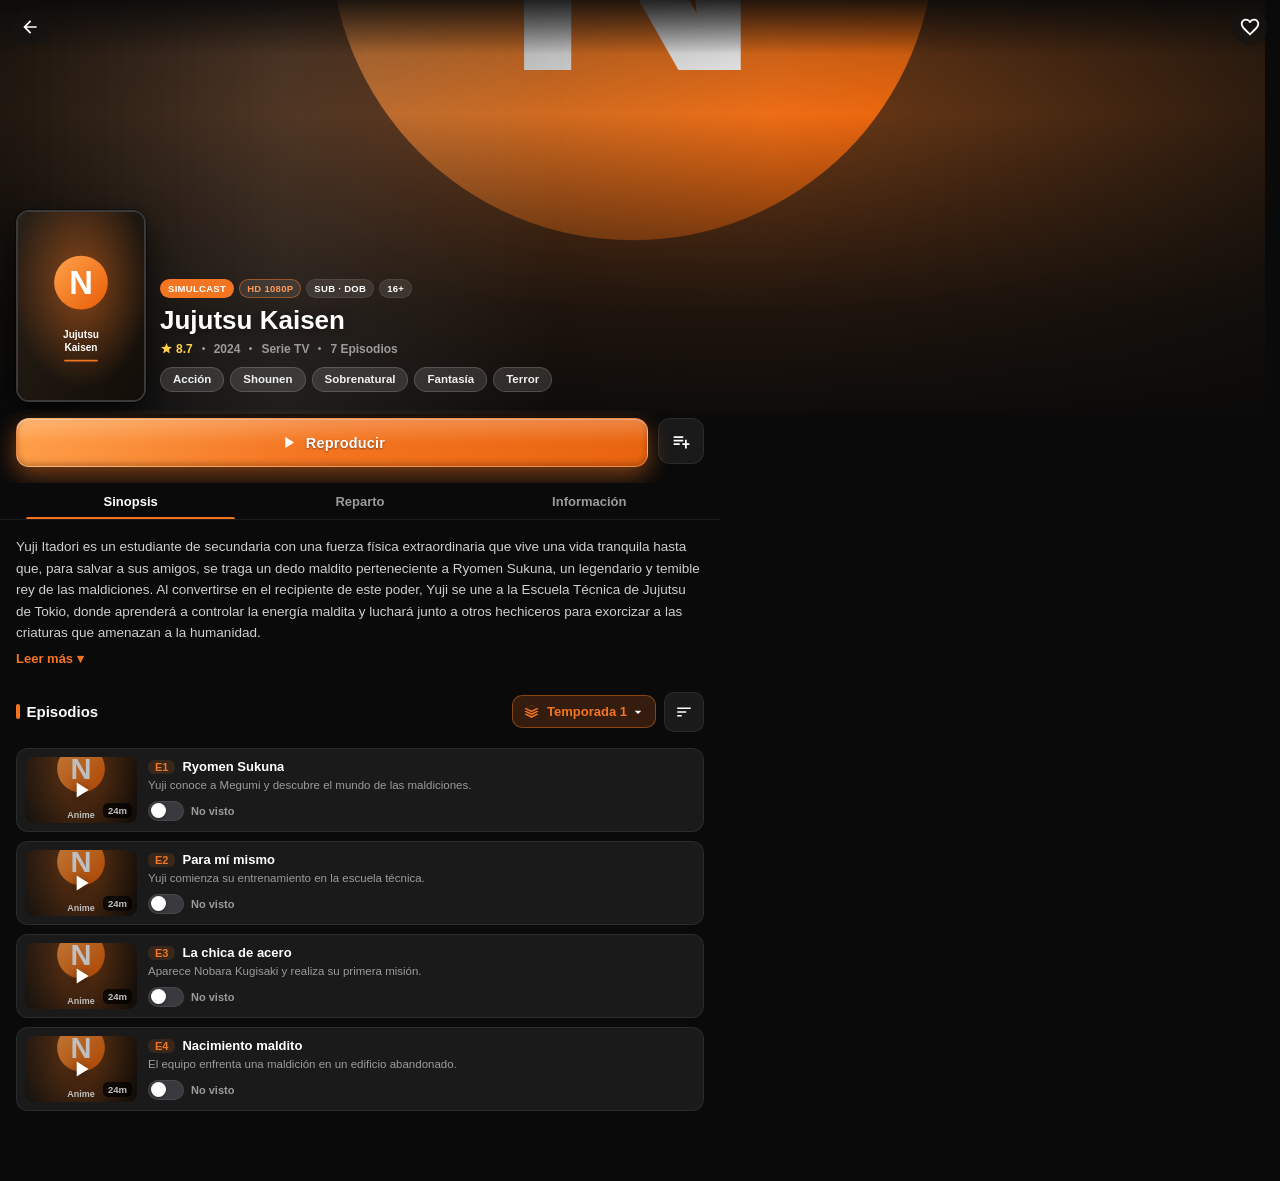
==== commit 3108948e: "feat: config de tema (THEME) para cambiar color de acento y degradado; se aplica a toda la interfaz " ====
--- a/detalle.html
+++ b/detalle.html
@@ -9,6 +9,8 @@
   :root{
     --accent:#f47521;
     --accent-2:#ff9a52;
+    --accent-rgb:244, 117, 33;   /* RGB del acento (lo sobreescribe THEME en JS) */
+    --grad:linear-gradient(135deg,#ffa24d 0%,#f47521 48%,#e8630e 100%); /* degradado (THEME) */
     --bg:#0a0a0a;
     --bg2:#141414;
     --card:#1a1a1a;
@@ -37,8 +39,8 @@
   @keyframes fadeUp{from{opacity:0;transform:translateY(26px);}to{opacity:1;transform:translateY(0);}}
   @keyframes fadeIn{from{opacity:0;}to{opacity:1;}}
   @keyframes pulseGlow{
-    0%,100%{box-shadow:0 0 0 0 rgba(244,117,33,.55);}
-    50%{box-shadow:0 0 0 14px rgba(244,117,33,0);}
+    0%,100%{box-shadow:0 0 0 0 rgba(var(--accent-rgb),.55);}
+    50%{box-shadow:0 0 0 14px rgba(var(--accent-rgb),0);}
   }
   @keyframes floatPoster{0%,100%{transform:translateY(0);}50%{transform:translateY(-8px);}}
   @keyframes popIn{from{opacity:0;transform:scale(.96) translateY(8px);}to{opacity:1;transform:scale(1) translateY(0);}}
@@ -85,7 +87,7 @@
     background:rgba(20,20,20,.55);backdrop-filter:blur(6px);
     color:#fff;transition:transform .2s, background .2s;
   }
-  .round-btn:active{transform:scale(.9);background:rgba(244,117,33,.35);}
+  .round-btn:active{transform:scale(.9);background:rgba(var(--accent-rgb),.35);}
   .round-btn svg{width:20px;height:20px;}
   .top-actions{display:flex;gap:8px;}
 
@@ -142,7 +144,7 @@
     border:1px solid var(--border);
   }
   .badge.accent{background:var(--accent);color:#fff;border-color:transparent;}
-  .badge.hd{color:var(--accent-2);border-color:rgba(244,117,33,.5);}
+  .badge.hd{color:var(--accent-2);border-color:rgba(var(--accent-rgb),.5);}
   h1.title{
     font-size:20px;line-height:1.15;font-weight:800;margin-bottom:6px;
     text-shadow:0 2px 12px rgba(0,0,0,.6);
@@ -166,15 +168,15 @@
     flex:1;display:flex;align-items:center;justify-content:center;gap:8px;
     padding:14px 18px;border-radius:13px;font-size:14.5px;font-weight:800;
     letter-spacing:.2px;color:#fff;
-    /* NARANJA PREMIUM OSCURO: degradado naranja quemado con profundidad */
-    background:linear-gradient(135deg,#e06a16 0%,#c9550a 48%,#a63f04 100%);
-    border:1px solid rgba(255,150,80,.4);
+    /* degradado configurable desde THEME (--grad) */
+    background:var(--grad);
+    border:1px solid rgba(255,255,255,.22);
     box-shadow:
-      0 8px 22px rgba(140,55,0,.6),
-      0 3px 8px rgba(90,35,0,.4),
-      inset 0 1px 0 rgba(255,210,170,.3),
-      inset 0 -2px 6px rgba(80,28,0,.5);
-    text-shadow:0 1px 2px rgba(70,24,0,.6);
+      0 8px 22px rgba(var(--accent-rgb), .5),
+      0 3px 8px rgba(0,0,0,.3),
+      inset 0 1px 0 rgba(255,255,255,.3),
+      inset 0 -2px 6px rgba(0,0,0,.28);
+    text-shadow:0 1px 2px rgba(0,0,0,.45);
     transition:transform .18s, box-shadow .25s;
   }
   /* brillo superior "glossy" premium */
@@ -192,7 +194,7 @@
   }
   .btn-play span,.btn-play svg{position:relative;z-index:1;}
   .btn-play svg{width:19px;height:19px;}
-  .btn-play:active{transform:scale(.96);box-shadow:0 4px 12px rgba(140,55,0,.5),inset 0 1px 0 rgba(255,210,170,.25);}
+  .btn-play:active{transform:scale(.96);box-shadow:0 4px 12px rgba(var(--accent-rgb),.45),inset 0 1px 0 rgba(255,255,255,.25);}
   @keyframes btnShine{
     0%{left:-60%;}
     55%{left:130%;}
@@ -205,7 +207,7 @@
     transition:transform .18s, background .2s, color .2s;
   }
   .btn-ghost:active{transform:scale(.9);}
-  .btn-ghost.on{color:var(--accent);background:rgba(244,117,33,.14);border-color:rgba(244,117,33,.4);}
+  .btn-ghost.on{color:var(--accent);background:rgba(var(--accent-rgb),.14);border-color:rgba(var(--accent-rgb),.4);}
   .btn-ghost svg{width:21px;height:21px;}
 
   /* Genre chips (slider horizontal dentro del hero) */
@@ -226,7 +228,7 @@
     color:#f0f0f0;backdrop-filter:blur(4px);
     transition:transform .15s, background .2s;
   }
-  .chip:active{transform:scale(.94);background:rgba(244,117,33,.3);}
+  .chip:active{transform:scale(.94);background:rgba(var(--accent-rgb),.3);}
 
   /* ====== TABS (línea inferior en la activa) ====== */
   .tabs{
@@ -274,7 +276,7 @@
     background:var(--card);border:1px solid var(--border);border-radius:12px;
     padding:11px 12px;transition:transform .2s, border-color .2s;
   }
-  .info-card:active{transform:translateY(-2px);border-color:rgba(244,117,33,.4);}
+  .info-card:active{transform:translateY(-2px);border-color:rgba(var(--accent-rgb),.4);}
   .info-label{font-size:10.5px;color:var(--muted);text-transform:uppercase;letter-spacing:.5px;margin-bottom:4px;}
   .info-value{font-size:13.5px;font-weight:700;}
 
@@ -288,8 +290,8 @@
   }
   /* temporada activa → fondo destacado (el borde NO cambia al pulsar) */
   .native-season.active-season{
-    background:rgba(244,117,33,.18);
-    border-color:rgba(244,117,33,.45);
+    background:rgba(var(--accent-rgb),.18);
+    border-color:rgba(var(--accent-rgb),.45);
   }
   .native-season.active-season svg.lead,
   .native-season.active-season select{color:var(--accent);}
@@ -334,7 +336,7 @@
     opacity:0;animation:epIn .42s cubic-bezier(.22,.61,.36,1) both;
     transition:transform .18s, border-color .2s, background .2s;
   }
-  .ep-item:active{transform:scale(.985);border-color:rgba(244,117,33,.45);background:#1f1f22;}
+  .ep-item:active{transform:scale(.985);border-color:rgba(var(--accent-rgb),.45);background:#1f1f22;}
   .ep-thumb{
     position:relative;flex:0 0 112px;width:112px;height:66px;border-radius:9px;overflow:hidden;
     background:var(--bg2);
@@ -349,7 +351,7 @@
   .ep-dur{position:absolute;right:5px;bottom:5px;background:rgba(0,0,0,.75);font-size:9.5px;font-weight:700;padding:2px 5px;border-radius:5px;}
   .ep-info{flex:1;min-width:0;display:flex;flex-direction:column;justify-content:center;}
   .ep-top{display:flex;align-items:center;gap:7px;margin-bottom:3px;}
-  .ep-num{font-size:11px;font-weight:800;color:var(--accent);background:rgba(244,117,33,.14);padding:1px 7px;border-radius:6px;}
+  .ep-num{font-size:11px;font-weight:800;color:var(--accent);background:rgba(var(--accent-rgb),.14);padding:1px 7px;border-radius:6px;}
   .ep-title{font-size:13px;font-weight:700;line-height:1.25;overflow:hidden;text-overflow:ellipsis;white-space:nowrap;}
   .ep-desc{font-size:11.5px;color:var(--muted);line-height:1.35;display:-webkit-box;-webkit-line-clamp:2;-webkit-box-orient:vertical;overflow:hidden;}
 
@@ -372,7 +374,7 @@
   /* Estado "visto": card atenuada + miniatura marcada */
   .ep-item.watched{opacity:.62;}
   .ep-item.watched .ep-thumb::before{
-    content:"";position:absolute;inset:0;z-index:1;background:rgba(244,117,33,.18);
+    content:"";position:absolute;inset:0;z-index:1;background:rgba(var(--accent-rgb),.18);
   }
   .ep-check{
     position:absolute;left:5px;top:5px;z-index:2;width:18px;height:18px;border-radius:50%;
@@ -420,7 +422,7 @@
   .player-video .big-play{
     width:84px;height:84px;border-radius:50%;
     display:flex;align-items:center;justify-content:center;
-    background:rgba(244,117,33,.92);box-shadow:0 8px 30px rgba(0,0,0,.6);
+    background:rgba(var(--accent-rgb),.92);box-shadow:0 8px 30px rgba(0,0,0,.6);
     transition:transform .2s;
   }
   .player-video .big-play:active{transform:scale(.9);}
@@ -487,7 +489,7 @@
   }
   .pl-seek-buffer{position:absolute;left:0;top:0;bottom:0;border-radius:999px;background:rgba(255,255,255,.35);width:0;}
   .pl-seek-fill{position:absolute;left:0;top:0;bottom:0;border-radius:999px;background:var(--accent);width:0;}
-  .pl-seek-knob{position:absolute;top:50%;width:13px;height:13px;border-radius:50%;background:var(--accent);transform:translate(-50%,-50%);left:0;box-shadow:0 0 0 4px rgba(244,117,33,.25);}
+  .pl-seek-knob{position:absolute;top:50%;width:13px;height:13px;border-radius:50%;background:var(--accent);transform:translate(-50%,-50%);left:0;box-shadow:0 0 0 4px rgba(var(--accent-rgb),.25);}
   .pl-actions{display:flex;align-items:center;justify-content:space-between;margin-top:12px;}
   .pl-act{display:flex;align-items:center;gap:6px;color:#eee;font-size:12.5px;font-weight:700;}
   .pl-act svg{width:20px;height:20px;}
@@ -535,7 +537,7 @@
   .list-opt .txt small{display:block;font-size:11.5px;color:var(--muted);margin-top:1px;}
   .list-opt .tick{width:20px;height:20px;flex:0 0 auto;color:var(--accent);opacity:0;transition:opacity .2s;}
   .list-opt .tick svg{width:20px;height:20px;}
-  .list-opt.selected{background:rgba(244,117,33,.12);border-color:rgba(244,117,33,.5);}
+  .list-opt.selected{background:rgba(var(--accent-rgb),.12);border-color:rgba(var(--accent-rgb),.5);}
   .list-opt.selected .tick{opacity:1;}
   .sheet-remove{
     display:flex;align-items:center;justify-content:center;gap:8px;width:100%;
@@ -559,7 +561,7 @@
   .sheet-back svg{width:16px;height:16px;pointer-events:none;}
   .sheet-back[hidden]{display:none !important;}
   /* fila con badge de tipo de servidor */
-  .list-opt .srv-tag{font-size:10px;font-weight:700;color:var(--accent);background:rgba(244,117,33,.14);padding:2px 7px;border-radius:6px;flex:0 0 auto;}
+  .list-opt .srv-tag{font-size:10px;font-weight:700;color:var(--accent);background:rgba(var(--accent-rgb),.14);padding:2px 7px;border-radius:6px;flex:0 0 auto;}
 
   /* Toast */
   .toast{
@@ -804,6 +806,52 @@
   <div class="toast" id="toast"></div>
 
 <script>
+/* ============================================================
+   🎨 CONFIGURACIÓN DE TEMA — cambia los colores de toda la interfaz
+   ------------------------------------------------------------
+   Edita SOLO estos valores para personalizar el color de acento
+   (el "naranja") y el degradado de botones/elementos. Se aplican
+   automáticamente a toda la pantalla (botón reproducir, tabs,
+   switches, selección, favorito, etc.).
+   ============================================================ */
+const THEME = {
+  accent:    "#f47521",   // color principal (el "naranja")
+  accent2:   "#ff9a52",   // variante clara del acento (brillos/bordes)
+
+  // Degradado (botón reproducir y acentos). 3 paradas: claro → medio → oscuro
+  gradFrom:  "#ffa24d",   // inicio del degradado
+  gradMid:   "#f47521",   // centro del degradado
+  gradTo:    "#e8630e",   // final del degradado
+  gradAngle: "135deg",    // ángulo del degradado
+
+  // (opcional) fondos de la app
+  bg:        "#0a0a0a",
+  bg2:       "#141414",
+  card:      "#1a1a1a"
+};
+
+/* Aplica el tema a las variables CSS :root (toda la interfaz lo usa) */
+(function applyTheme(){
+  const r = document.documentElement.style;
+  r.setProperty("--accent",   THEME.accent);
+  r.setProperty("--accent-2", THEME.accent2);
+  r.setProperty("--bg",       THEME.bg);
+  r.setProperty("--bg2",      THEME.bg2);
+  r.setProperty("--card",     THEME.card);
+  // degradado reutilizable
+  r.setProperty("--grad", `linear-gradient(${THEME.gradAngle}, ${THEME.gradFrom} 0%, ${THEME.gradMid} 48%, ${THEME.gradTo} 100%)`);
+  // versiones con alpha del acento (para fondos/sombras suaves)
+  const rgb = hexToRgb(THEME.accent);
+  if (rgb){
+    r.setProperty("--accent-rgb", `${rgb.r}, ${rgb.g}, ${rgb.b}`);
+    document.querySelector('meta[name="theme-color"]')?.setAttribute("content", THEME.bg);
+  }
+  function hexToRgb(hex){
+    const m = hex.replace("#","").match(/^([\da-f]{2})([\da-f]{2})([\da-f]{2})$/i);
+    return m ? { r:parseInt(m[1],16), g:parseInt(m[2],16), b:parseInt(m[3],16) } : null;
+  }
+})();
+
 /* ============================================================
    DATOS — Cambia "type" a "pelicula" o "serie"
    ------------------------------------------------------------
@@ -1275,29 +1323,60 @@
   renderEpisodes();
 
   /* ============================================================
-     FLUJO DE REPRODUCCIÓN por episodio (usa fuentes del episodio)
+     FLUJO DE REPRODUCCIÓN por episodio
+     - openEpisodeFlow: abre el menú idioma → servidor (elección manual)
+     - playEpisodeDirect: reproduce directo manteniendo el idioma elegido
+       (para el autoplay del siguiente episodio)
      ============================================================ */
+  function epSources(s, n){
+    const ep = epByNum(s, n);
+    return (ep && ep.sources) ? ep.sources : DEFAULT_SOURCES;
+  }
+
+  // Lanza el reproductor para (s,n) con un idioma y servidor concretos
+  function launchEpisode(s, n, lang, srv){
+    const ep = epByNum(s, n);
+    setWatched(s, n, true);
+    saveResume(s, n);
+    renderEpisodes();
+    const hasNext = ANIME.seasons[s].episodes.some(e => e.n === n + 1);
+    openPlayer({
+      title: ep ? ep.title : ("Episodio " + n),
+      subtitle: `${ANIME.seasons[s].name} · E${n} · ${lang} · ${srv.name}`,
+      url: srv.url,
+      duration: (ep && ep.duration) || 1440,
+      intro: (ep && ep.intro) || null,
+      lang,
+      hasNext,
+      // autoplay del siguiente MANTENIENDO el idioma elegido
+      onNext: hasNext ? () => playEpisodeDirect(s, n + 1, lang) : null
+    });
+  }
+
+  // Reproduce directo: usa el idioma preferido si existe en el episodio,
+  // si no, cae automáticamente al primer idioma disponible.
+  function playEpisodeDirect(s, n, preferredLang){
+    const sources = epSources(s, n);
+    const langs = Object.keys(sources);
+    if (!langs.length){ toast("Sin servidores para este episodio"); return; }
+    let lang = (preferredLang && sources[preferredLang] && sources[preferredLang].length)
+                 ? preferredLang
+                 : langs.find(l => sources[l] && sources[l].length) || langs[0];
+    const srv = sources[lang][0];   // primer servidor disponible de ese idioma
+    if (preferredLang && lang !== preferredLang){
+      toast(`"${preferredLang}" no disponible · reproduciendo en ${lang}`);
+    } else {
+      toast(`Siguiente episodio · ${lang}`);
+    }
+    closePlaySheet();
+    launchEpisode(s, n, lang, srv);
+  }
+
+  // Menú manual (elegir idioma → servidor)
   function openEpisodeFlow(s, n){
-    const ep = epByNum(s, n);
-    const sources = (ep && ep.sources) ? ep.sources : DEFAULT_SOURCES;
-    openPlayFlow(sources, `${ANIME.seasons[s].name} · E${n}`, (lang, srv) => {
-      setWatched(s, n, true);
-      saveResume(s, n);
-      renderEpisodes();
+    openPlayFlow(epSources(s, n), `${ANIME.seasons[s].name} · E${n}`, (lang, srv) => {
       closePlaySheet();
-      // contexto completo para el reproductor profesional
-      const eps = ANIME.seasons[s].episodes;
-      const hasNext = eps.some(e => e.n === n + 1);
-      openPlayer({
-        title: ep ? ep.title : ("Episodio " + n),
-        subtitle: `${ANIME.seasons[s].name} · E${n} · ${lang} · ${srv.name}`,
-        url: srv.url,
-        duration: (ep && ep.duration) || 1440,
-        intro: (ep && ep.intro) || null,
-        lang,
-        hasNext,
-        onNext: hasNext ? () => openEpisodeFlow(s, n + 1) : null
-      });
+      launchEpisode(s, n, lang, srv);
     });
   }
 
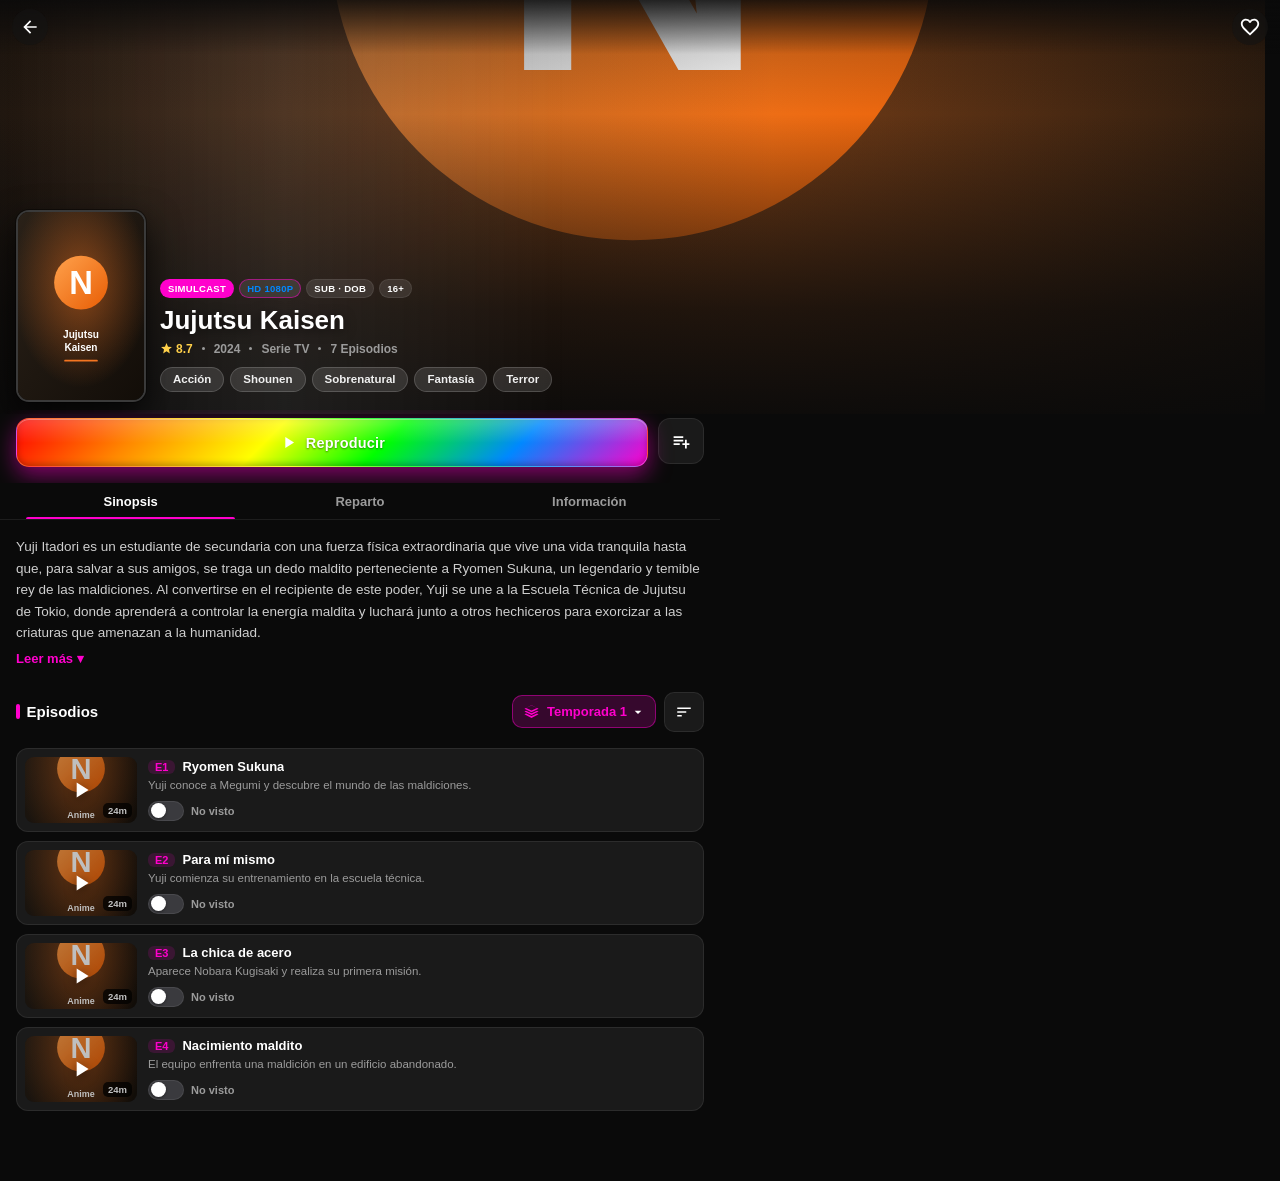
==== commit 6e06d91b: "feat: aplica paleta arcoiris (rojo/naranja/amarillo/verde/azul/magenta) en home y detalle via THEME " ====
--- a/detalle.html
+++ b/detalle.html
@@ -815,16 +815,14 @@
    switches, selección, favorito, etc.).
    ============================================================ */
 const THEME = {
-  accent:    "#f47521",   // color principal (el "naranja")
-  accent2:   "#ff9a52",   // variante clara del acento (brillos/bordes)
-
-  // Degradado (botón reproducir y acentos). 3 paradas: claro → medio → oscuro
-  gradFrom:  "#ffa24d",   // inicio del degradado
-  gradMid:   "#f47521",   // centro del degradado
-  gradTo:    "#e8630e",   // final del degradado
-  gradAngle: "135deg",    // ángulo del degradado
-
-  // (opcional) fondos de la app
+  accent:    "#FF00CC",   // color principal (magenta/rosa)
+  accent2:   "#0088FF",   // variante / secundario (azul)
+
+  // Degradado ARCOIRIS (rojo→naranja→amarillo→verde→azul→magenta)
+  gradCustom:"linear-gradient(135deg,#FF0000 0%,#FF8800 20%,#FFFF00 40%,#00FF00 58%,#0088FF 78%,#FF00CC 100%)",
+  gradAngle: "135deg",
+
+  // fondos de la app (NEGRO — no se cambia)
   bg:        "#0a0a0a",
   bg2:       "#141414",
   card:      "#1a1a1a"
@@ -838,9 +836,8 @@
   r.setProperty("--bg",       THEME.bg);
   r.setProperty("--bg2",      THEME.bg2);
   r.setProperty("--card",     THEME.card);
-  // degradado reutilizable
-  r.setProperty("--grad", `linear-gradient(${THEME.gradAngle}, ${THEME.gradFrom} 0%, ${THEME.gradMid} 48%, ${THEME.gradTo} 100%)`);
-  // versiones con alpha del acento (para fondos/sombras suaves)
+  // degradado: usa gradCustom si existe, si no las 3 paradas
+  r.setProperty("--grad", THEME.gradCustom || `linear-gradient(${THEME.gradAngle}, ${THEME.gradFrom} 0%, ${THEME.gradMid} 48%, ${THEME.gradTo} 100%)`);
   const rgb = hexToRgb(THEME.accent);
   if (rgb){
     r.setProperty("--accent-rgb", `${rgb.r}, ${rgb.g}, ${rgb.b}`);
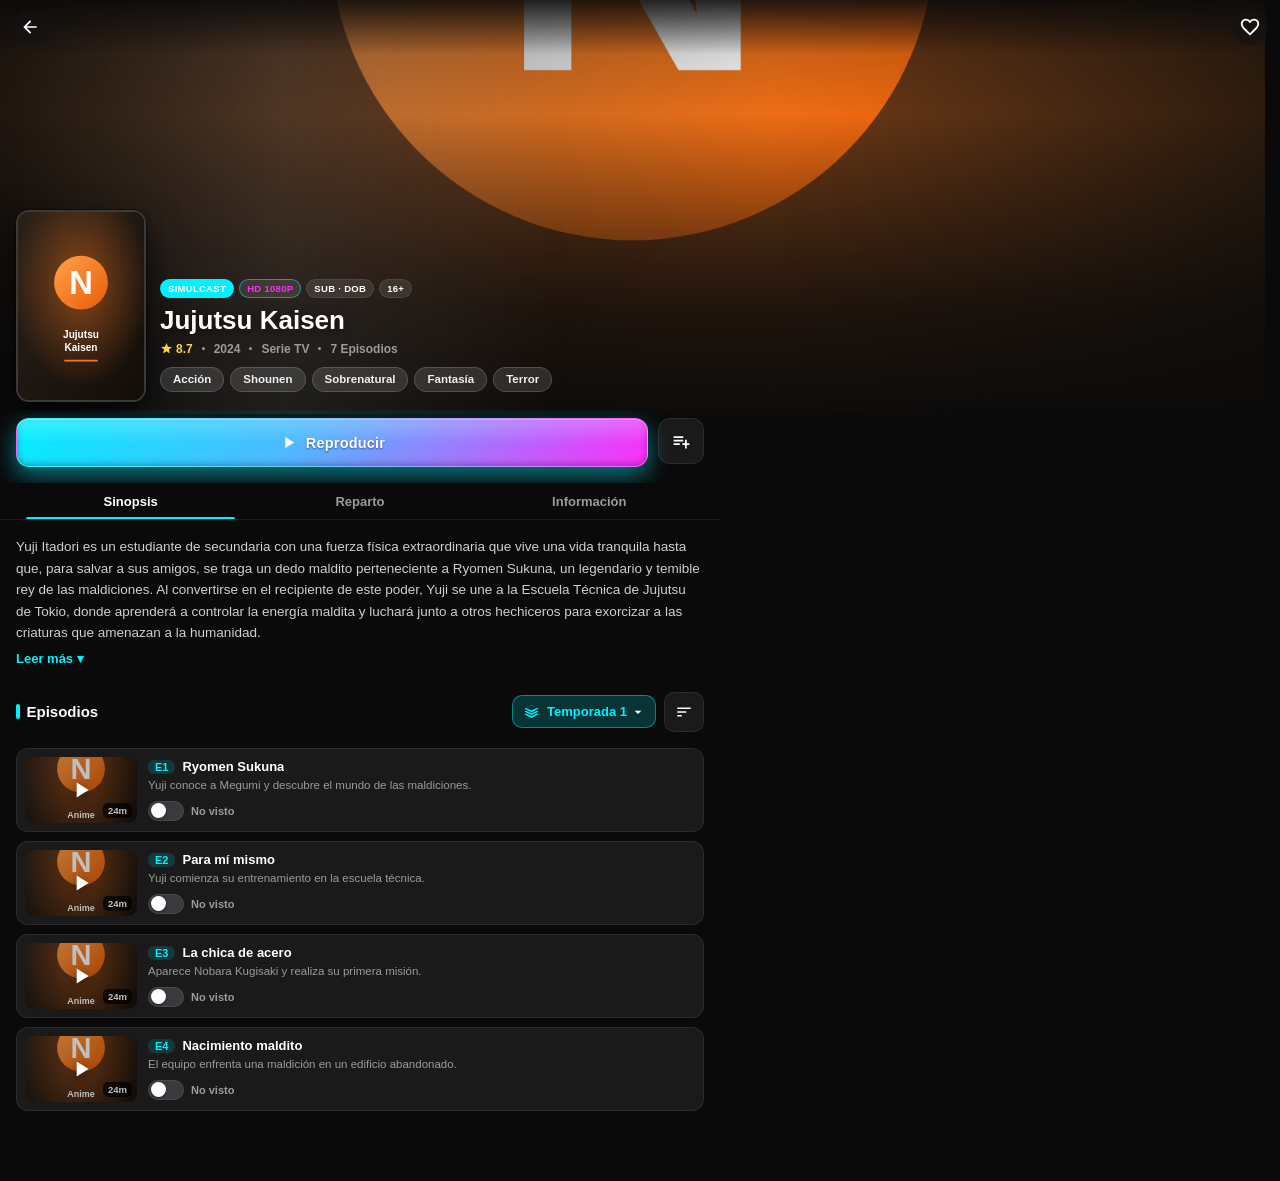
==== commit a08e3b9c: "feat: aplica paleta CyberKai (azul neon #00F0FF + magenta #FF2DFA) en home y detalle, degradado azul" ====
--- a/detalle.html
+++ b/detalle.html
@@ -815,11 +815,11 @@
    switches, selección, favorito, etc.).
    ============================================================ */
 const THEME = {
-  accent:    "#FF00CC",   // color principal (magenta/rosa)
-  accent2:   "#0088FF",   // variante / secundario (azul)
-
-  // Degradado ARCOIRIS (rojo→naranja→amarillo→verde→azul→magenta)
-  gradCustom:"linear-gradient(135deg,#FF0000 0%,#FF8800 20%,#FFFF00 40%,#00FF00 58%,#0088FF 78%,#FF00CC 100%)",
+  accent:    "#00F0FF",   // azul neon cibernetico (acento principal)
+  accent2:   "#FF2DFA",   // magenta/violeta neon (secundario)
+
+  // Degradado CyberKai: azul neon → magenta neon
+  gradCustom:"linear-gradient(135deg,#00F0FF 0%,#4FB8FF 45%,#FF2DFA 100%)",
   gradAngle: "135deg",
 
   // fondos de la app (NEGRO — no se cambia)
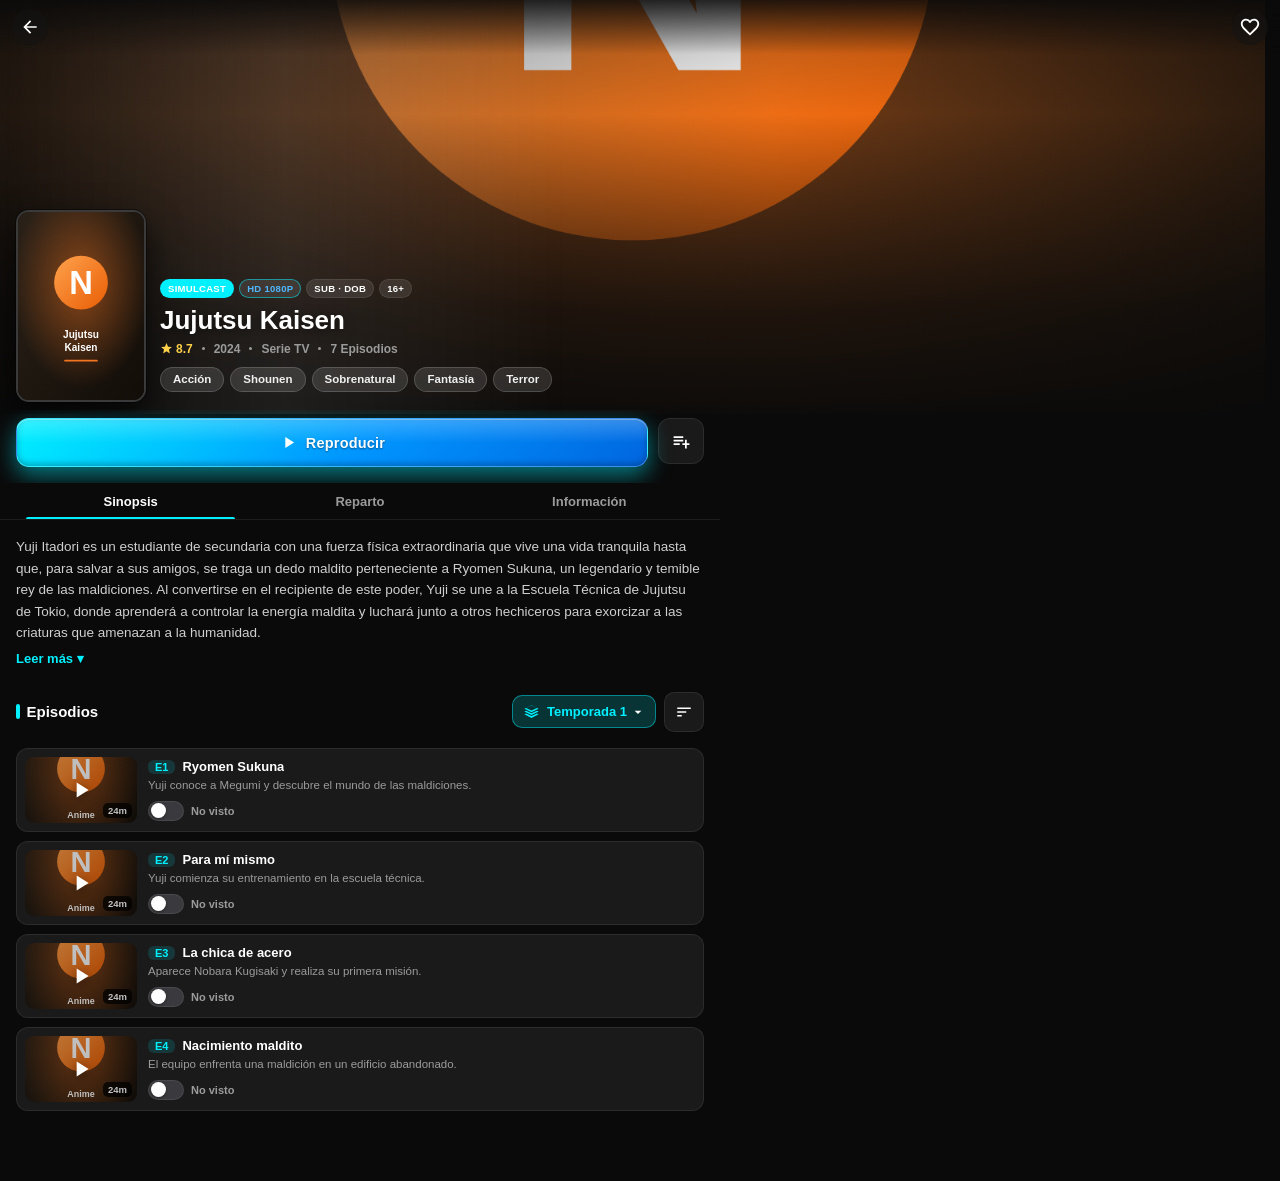
==== commit 878d34c7: "style: quita el rosado/magenta de la paleta en home y detalle (solo azul neon)" ====
--- a/detalle.html
+++ b/detalle.html
@@ -816,10 +816,10 @@
    ============================================================ */
 const THEME = {
   accent:    "#00F0FF",   // azul neon cibernetico (acento principal)
-  accent2:   "#FF2DFA",   // magenta/violeta neon (secundario)
-
-  // Degradado CyberKai: azul neon → magenta neon
-  gradCustom:"linear-gradient(135deg,#00F0FF 0%,#4FB8FF 45%,#FF2DFA 100%)",
+  accent2:   "#4FB8FF",   // azul claro (secundario) — sin rosado
+
+  // Degradado CyberKai: azul neon → azul profundo
+  gradCustom:"linear-gradient(135deg,#00F0FF 0%,#0095FF 55%,#0066E0 100%)",
   gradAngle: "135deg",
 
   // fondos de la app (NEGRO — no se cambia)
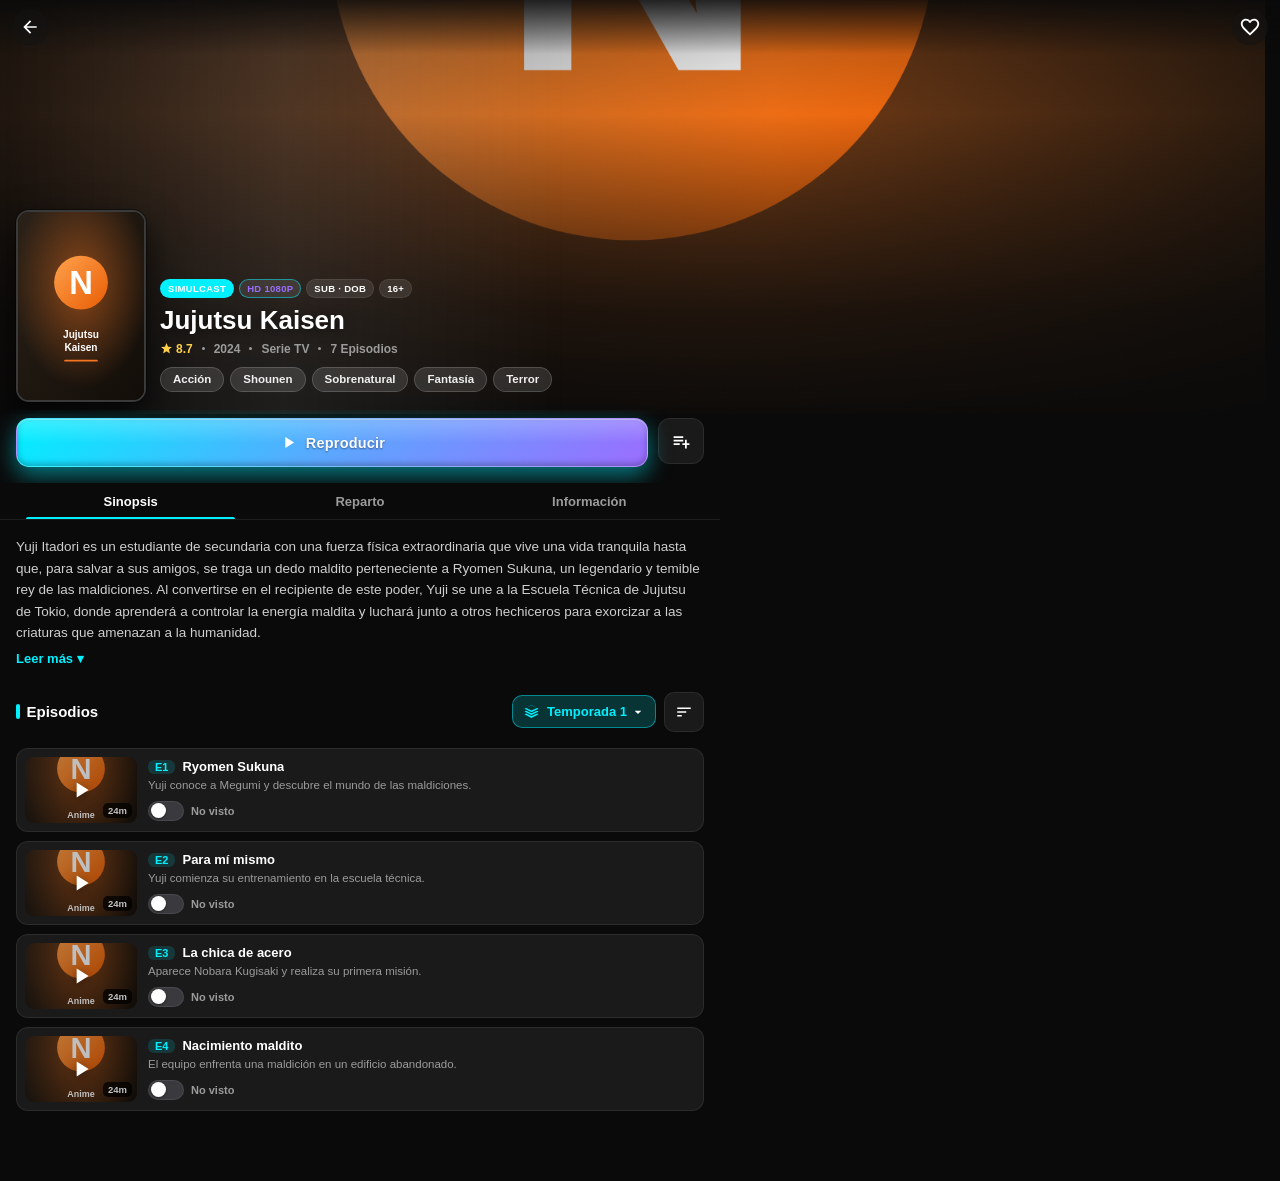
==== commit cbca9848: "style: anade violeta suave como secundario (azul neon + violeta) en home y detalle" ====
--- a/detalle.html
+++ b/detalle.html
@@ -816,10 +816,10 @@
    ============================================================ */
 const THEME = {
   accent:    "#00F0FF",   // azul neon cibernetico (acento principal)
-  accent2:   "#4FB8FF",   // azul claro (secundario) — sin rosado
-
-  // Degradado CyberKai: azul neon → azul profundo
-  gradCustom:"linear-gradient(135deg,#00F0FF 0%,#0095FF 55%,#0066E0 100%)",
+  accent2:   "#9B6DFF",   // violeta suave (secundario)
+
+  // Degradado: azul neon → violeta suave
+  gradCustom:"linear-gradient(135deg,#00F0FF 0%,#5AA8FF 50%,#9B6DFF 100%)",
   gradAngle: "135deg",
 
   // fondos de la app (NEGRO — no se cambia)
